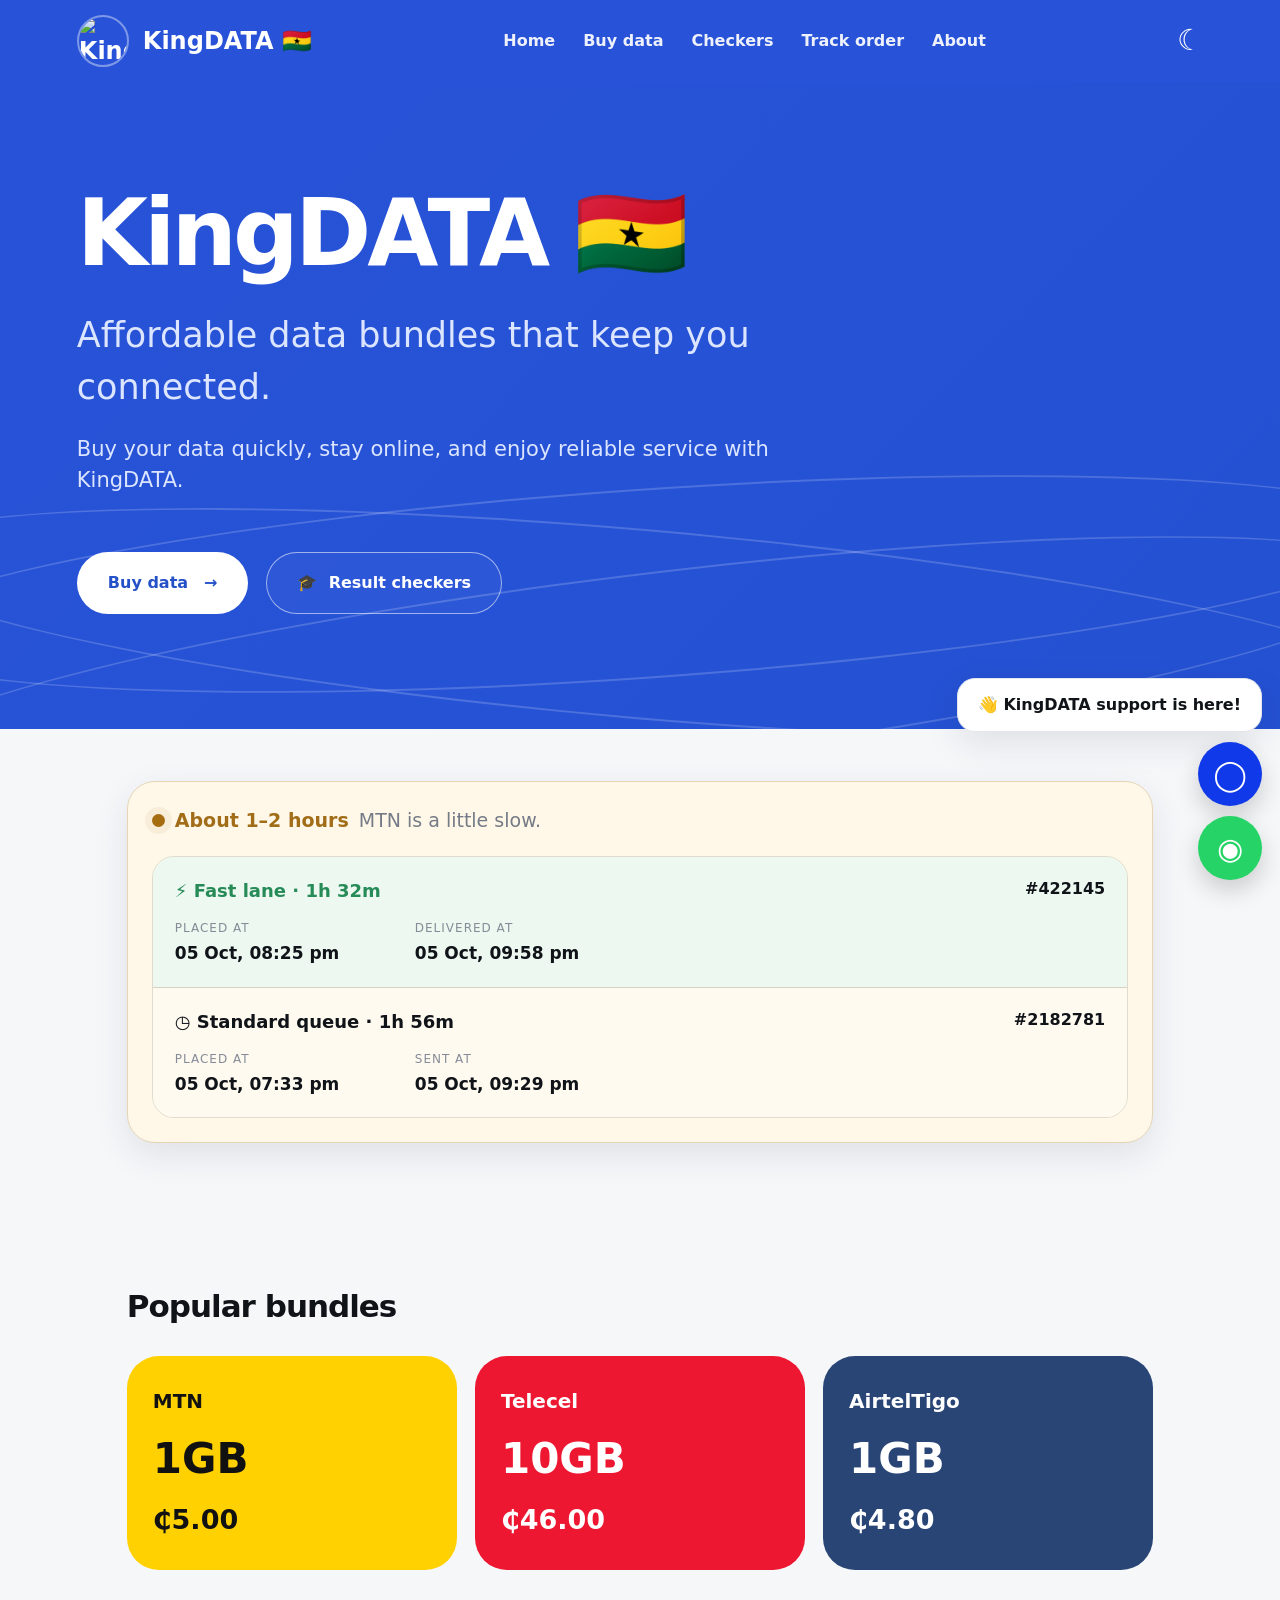
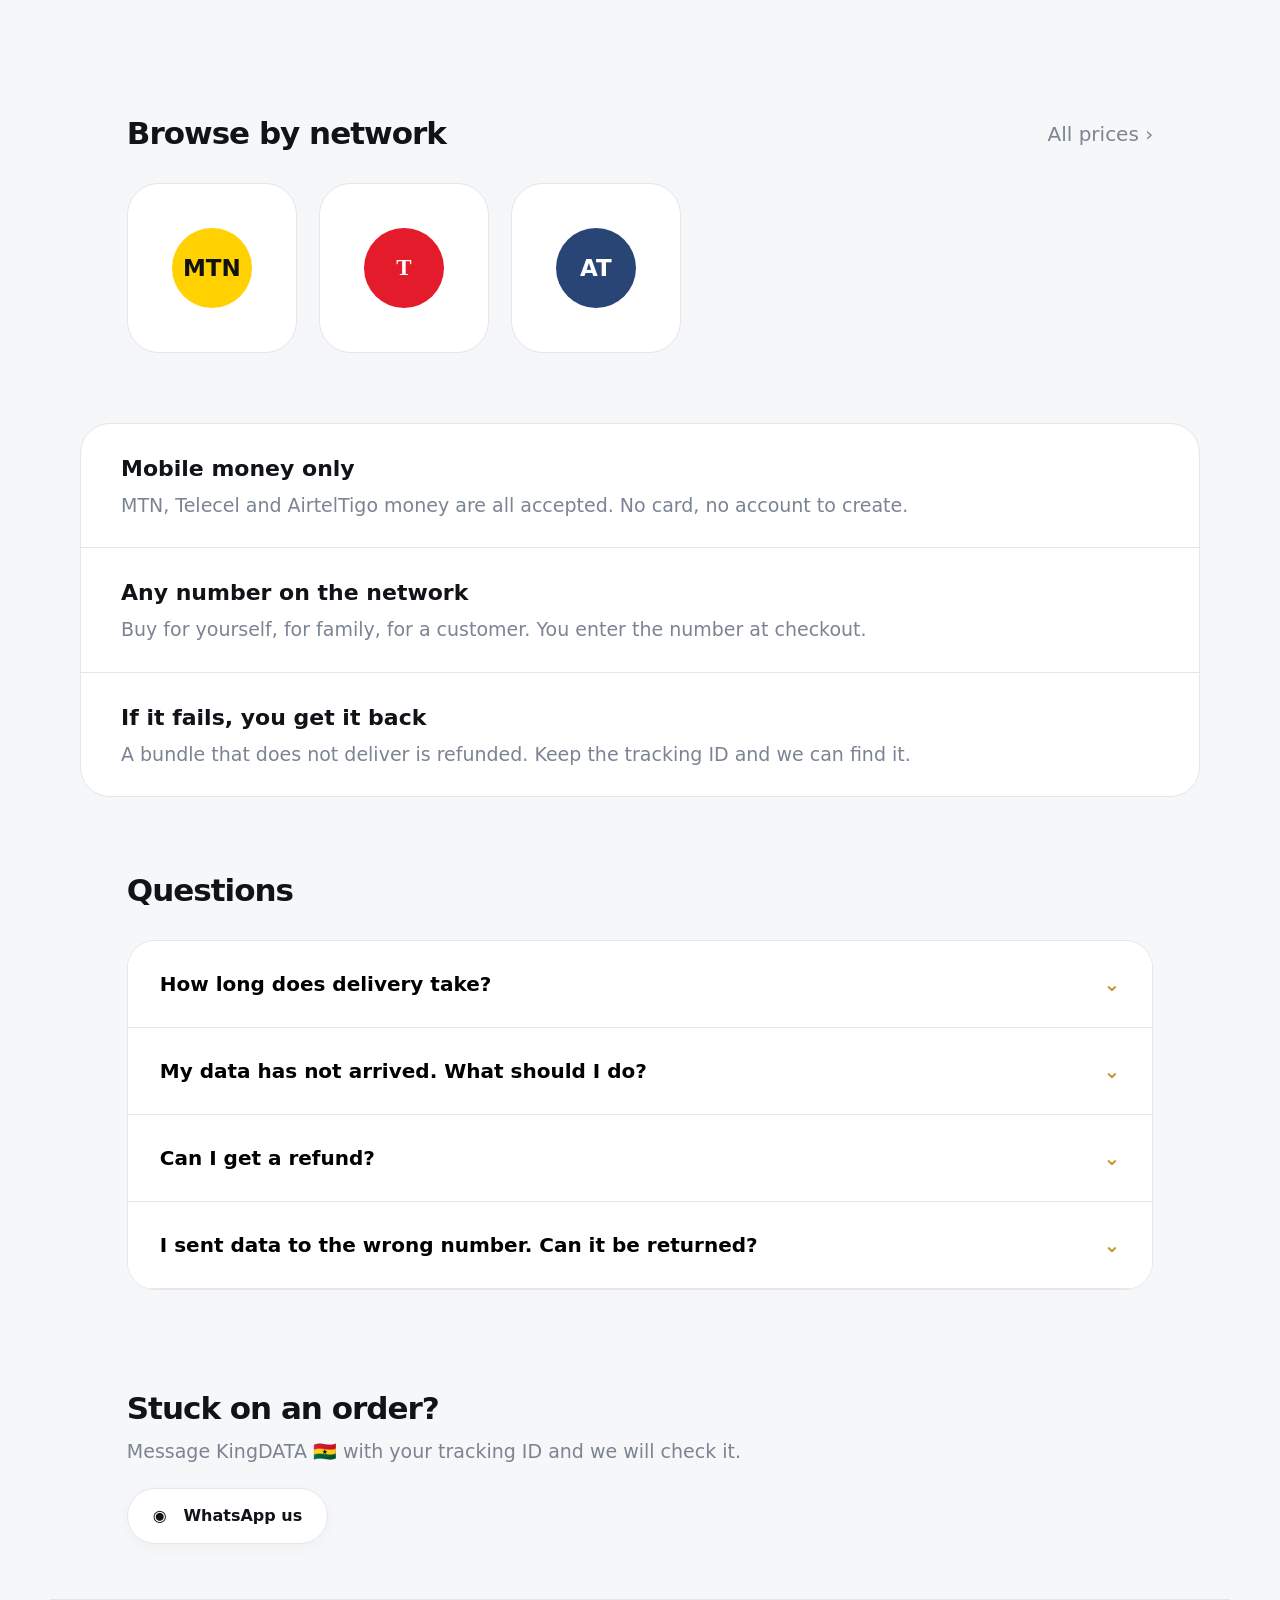
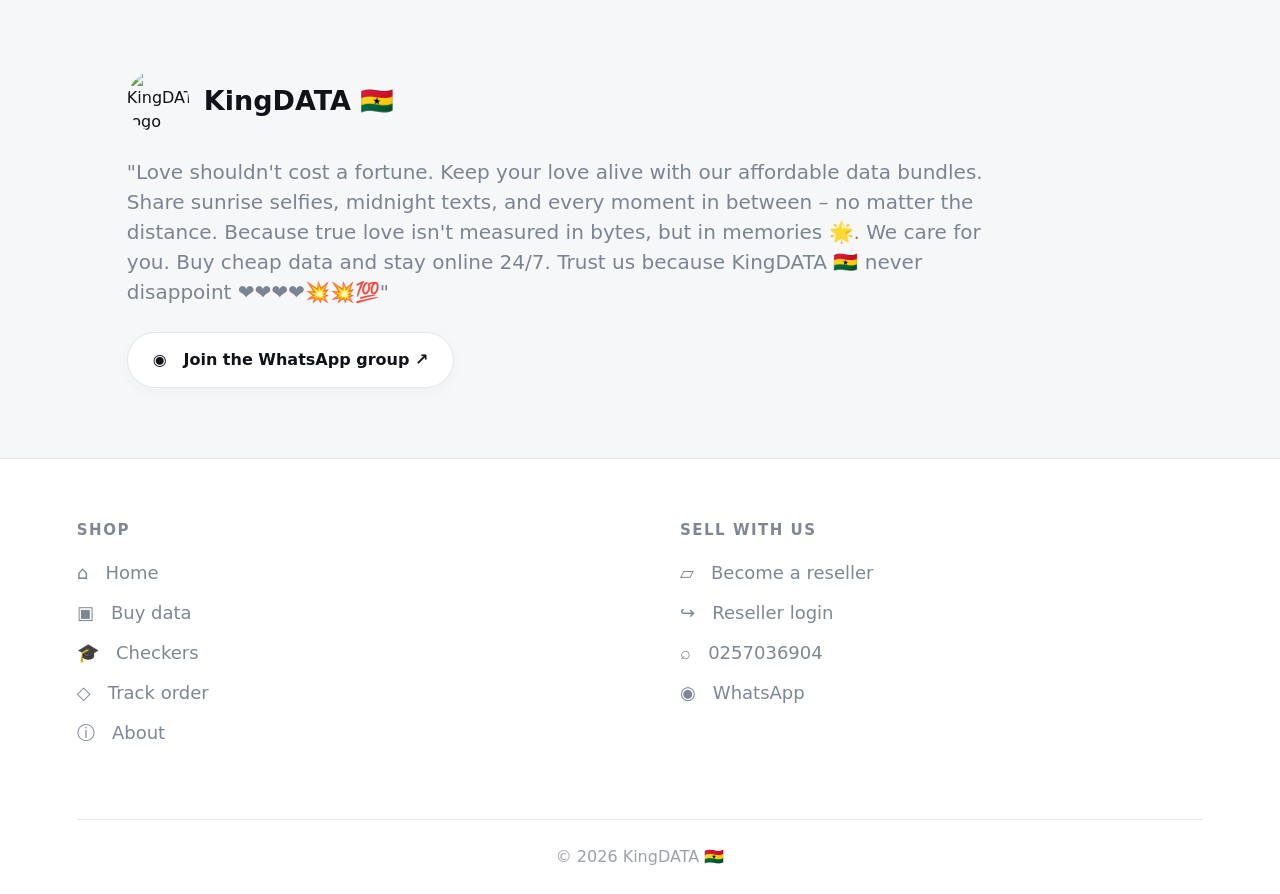
==== index.html @ b32949b6 "Add files via upload" ====
<!DOCTYPE html>
<html lang="en">
<head>
  <meta charset="UTF-8" />
  <meta name="viewport" content="width=device-width, initial-scale=1.0" />
  <meta name="theme-color" content="#2853d8" />
  <title>KingDATA 🇬🇭 — Affordable Data Bundles</title>
  <link rel="stylesheet" href="style.css" />
</head>
<body>
  <header class="site-header">
    <a class="brand" href="#home" aria-label="KingDATA home">
      <img src="assets/kingdata-logo.jpg" alt="KingDATA logo" />
      <span>KingDATA 🇬🇭</span>
    </a>

    <nav class="desktop-nav" aria-label="Main navigation">
      <a href="#home">Home</a>
      <a href="#bundles">Buy data</a>
      <a href="#checkers">Checkers</a>
      <a href="#track">Track order</a>
      <a href="#about">About</a>
    </nav>

    <div class="header-actions">
      <button class="icon-btn" id="themeToggle" aria-label="Toggle dark mode">☾</button>
      <button class="menu-btn" id="menuBtn" aria-label="Open menu" aria-expanded="false">
        <span></span><span></span><span></span>
      </button>
    </div>
  </header>

  <div class="mobile-menu" id="mobileMenu">
    <a href="#home">Home</a>
    <a href="#bundles">Buy data</a>
    <a href="#checkers">Checkers</a>
    <a href="#track">Track order</a>
    <a href="#about">About</a>
  </div>

  <main id="home">
    <section class="hero">
      <div class="hero-inner">
        <div class="hero-copy">
          <h1>KingDATA 🇬🇭</h1>
          <p class="hero-lead">Affordable data bundles that keep you connected.</p>
          <p class="hero-text">Buy your data quickly, stay online, and enjoy reliable service with KingDATA.</p>
          <div class="hero-actions">
            <a class="btn btn-light" href="#bundles">Buy data <span>→</span></a>
            <a class="btn btn-outline" href="#checkers">🎓 &nbsp;Result checkers</a>
          </div>
        </div>
      </div>
      <div class="wave wave-one"></div>
      <div class="wave wave-two"></div>
      <div class="wave wave-three"></div>
    </section>

    <section class="status-wrap section">
      <div class="delivery-card">
        <div class="delivery-title"><span class="status-dot"></span><strong>About 1–2 hours</strong><span>MTN is a little slow.</span></div>
        <div class="delivery-grid">
          <div class="delivery-item fast">
            <div class="delivery-top"><strong>⚡ Fast lane · 1h 32m</strong><b>#422145</b></div>
            <div class="time-grid">
              <div><small>PLACED AT</small><strong>05 Oct, 08:25 pm</strong></div>
              <div><small>DELIVERED AT</small><strong>05 Oct, 09:58 pm</strong></div>
            </div>
          </div>
          <div class="delivery-item standard">
            <div class="delivery-top"><strong>◷ Standard queue · 1h 56m</strong><b>#2182781</b></div>
            <div class="time-grid">
              <div><small>PLACED AT</small><strong>05 Oct, 07:33 pm</strong></div>
              <div><small>SENT AT</small><strong>05 Oct, 09:29 pm</strong></div>
            </div>
          </div>
        </div>
      </div>
    </section>

    <section class="section" id="bundles">
      <div class="section-heading">
        <h2>Popular bundles</h2>
      </div>
      <div class="bundle-grid">
        <button class="bundle-card mtn" data-network="MTN" data-size="1GB" data-price="5.00">
          <span>MTN</span><strong>1GB</strong><b>₵5.00</b>
        </button>
        <button class="bundle-card telecel" data-network="Telecel" data-size="10GB" data-price="46.00">
          <span>Telecel</span><strong>10GB</strong><b>₵46.00</b>
        </button>
        <button class="bundle-card airtel" data-network="AirtelTigo" data-size="1GB" data-price="4.80">
          <span>AirtelTigo</span><strong>1GB</strong><b>₵4.80</b>
        </button>
      </div>
    </section>

    <section class="section network-section">
      <div class="section-heading row">
        <h2>Browse by network</h2>
        <a href="#bundles">All prices ›</a>
      </div>
      <div class="networks">
        <button class="network-card" data-network-filter="MTN"><span class="network-logo mtn-logo">MTN</span></button>
        <button class="network-card" data-network-filter="Telecel"><span class="network-logo telecel-logo">T</span></button>
        <button class="network-card" data-network-filter="AirtelTigo"><span class="network-logo airtel-logo">AT</span></button>
      </div>
    </section>

    <section class="section features">
      <article>
        <h3>Mobile money only</h3>
        <p>MTN, Telecel and AirtelTigo money are all accepted. No card, no account to create.</p>
      </article>
      <article>
        <h3>Any number on the network</h3>
        <p>Buy for yourself, for family, for a customer. You enter the number at checkout.</p>
      </article>
      <article>
        <h3>If it fails, you get it back</h3>
        <p>A bundle that does not deliver is refunded. Keep the tracking ID and we can find it.</p>
      </article>
    </section>

    <section class="section" id="checkers">
      <div class="section-heading"><h2>Questions</h2></div>
      <div class="faq">
        <button class="faq-item"><span>How long does delivery take?</span><b>⌄</b></button>
        <div class="faq-answer">Most bundles arrive quickly. During busy periods, some networks can take about 1–2 hours.</div>
        <button class="faq-item"><span>My data has not arrived. What should I do?</span><b>⌄</b></button>
        <div class="faq-answer">Keep your tracking ID and contact KingDATA support on WhatsApp so we can check the order.</div>
        <button class="faq-item"><span>Can I get a refund?</span><b>⌄</b></button>
        <div class="faq-answer">If a bundle fails to deliver, it can be refunded according to the order status.</div>
        <button class="faq-item"><span>I sent data to the wrong number. Can it be returned?</span><b>⌄</b></button>
        <div class="faq-answer">Contact support immediately. Once a bundle has been delivered, reversal may not be possible.</div>
      </div>
    </section>

    <section class="support-section section" id="track">
      <h2>Stuck on an order?</h2>
      <p>Message KingDATA 🇬🇭 with your tracking ID and we will check it.</p>
      <a class="whatsapp-btn" href="https://wa.me/233257036904" target="_blank" rel="noopener">◉ &nbsp; WhatsApp us</a>
    </section>

    <section class="about section" id="about">
      <div class="about-brand">
        <img src="assets/kingdata-logo.jpg" alt="KingDATA logo" />
        <h2>KingDATA 🇬🇭</h2>
      </div>
      <p>"Love shouldn't cost a fortune. Keep your love alive with our affordable data bundles. Share sunrise selfies, midnight texts, and every moment in between – no matter the distance. Because true love isn't measured in bytes, but in memories 🌟. We care for you. Buy cheap data and stay online 24/7. Trust us because KingDATA 🇬🇭 never disappoint ❤️❤️❤️❤️💥💥💯"</p>
      <a class="whatsapp-btn" href="#" id="groupBtn">◉ &nbsp; Join the WhatsApp group ↗</a>
    </section>
  </main>

  <footer class="footer">
    <div class="footer-grid">
      <div>
        <h4>SHOP</h4>
        <a href="#home">⌂ &nbsp; Home</a>
        <a href="#bundles">▣ &nbsp; Buy data</a>
        <a href="#checkers">🎓 &nbsp; Checkers</a>
        <a href="#track">◇ &nbsp; Track order</a>
        <a href="#about">ⓘ &nbsp; About</a>
      </div>
      <div>
        <h4>SELL WITH US</h4>
        <a href="#">▱ &nbsp; Become a reseller</a>
        <a href="#">↪ &nbsp; Reseller login</a>
        <a href="tel:+233257036904">⌕ &nbsp; 0257036904</a>
        <a href="https://wa.me/233257036904" target="_blank" rel="noopener">◉ &nbsp; WhatsApp</a>
      </div>
    </div>
    <div class="copyright">© 2026 KingDATA 🇬🇭</div>
  </footer>

  <div class="support-widget">
    <div class="support-message">👋 KingDATA support is here!</div>
    <a class="support-circle chat" href="#track" aria-label="Chat support">◯</a>
    <a class="support-circle wa" href="https://wa.me/233257036904" target="_blank" rel="noopener" aria-label="WhatsApp">◉</a>
  </div>

  <div class="modal" id="orderModal" aria-hidden="true">
    <div class="modal-box">
      <button class="modal-close" id="modalClose">×</button>
      <h2>Buy data</h2>
      <p id="selectedBundle">Choose your bundle.</p>
      <label>Phone number<input id="phone" type="tel" placeholder="05XXXXXXXX" /></label>
      <label>Network
        <select id="network">
          <option>MTN</option><option>Telecel</option><option>AirtelTigo</option>
        </select>
      </label>
      <button class="btn btn-primary" id="checkoutBtn">Continue to checkout →</button>
      <small>Payment is completed with mobile money.</small>
    </div>
  </div>

  <script src="script.js"></script>
</body>
</html>
---- style.css ----
*{box-sizing:border-box;margin:0;padding:0}
:root{--blue:#2853d8;--blue-dark:#1f46be;--text:#101318;--muted:#7b8493;--bg:#f6f7f9;--card:#fff;--border:#e3e6eb;--shadow:0 12px 35px rgba(20,35,70,.10)}
html{scroll-behavior:smooth}
body{font-family:Inter,ui-sans-serif,system-ui,-apple-system,BlinkMacSystemFont,"Segoe UI",sans-serif;background:var(--bg);color:var(--text);line-height:1.5}
button,a,input,select{font:inherit}
a{text-decoration:none;color:inherit}
.site-header{height:82px;background:var(--blue);color:#fff;display:flex;align-items:center;justify-content:space-between;padding:0 6%;position:sticky;top:0;z-index:50}
.brand{display:flex;align-items:center;gap:14px;font-weight:800;font-size:24px}.brand img{width:52px;height:52px;border-radius:50%;object-fit:cover;border:2px solid rgba(255,255,255,.4)}
.desktop-nav{display:flex;gap:28px;font-weight:650}.desktop-nav a{opacity:.92}.desktop-nav a:hover{opacity:1}
.header-actions{display:flex;gap:12px;align-items:center}.icon-btn,.menu-btn{background:none;border:0;color:#fff;cursor:pointer}.icon-btn{font-size:29px}.menu-btn{display:none;width:35px}.menu-btn span{height:3px;background:#fff;display:block;margin:6px 0;border-radius:5px}
.mobile-menu{display:none;background:var(--blue);color:#fff;padding:8px 6% 18px;position:fixed;top:82px;left:0;right:0;z-index:49;box-shadow:var(--shadow)}.mobile-menu a{display:block;padding:13px 0;font-weight:700;border-bottom:1px solid rgba(255,255,255,.15)}
.hero{position:relative;overflow:hidden;background:linear-gradient(135deg,var(--blue),#2451d2);color:#fff;min-height:630px;padding:80px 6% 115px}.hero-inner{max-width:1180px;margin:auto;position:relative;z-index:2}.hero h1{font-size:clamp(54px,8vw,92px);letter-spacing:-4px;line-height:1.02;margin-top:25px}.hero-lead{font-size:clamp(24px,3vw,35px);color:#dce5ff;max-width:750px;margin-top:28px}.hero-text{font-size:21px;color:#dce5ff;max-width:800px;margin-top:20px}.hero-actions{display:flex;gap:18px;flex-wrap:wrap;margin-top:55px}.btn{border-radius:45px;padding:18px 30px;border:1px solid transparent;font-weight:800;display:inline-flex;align-items:center;gap:16px;cursor:pointer}.btn-light{background:#fff;color:#2450c8}.btn-outline{border-color:rgba(255,255,255,.55);color:#fff;background:rgba(255,255,255,.03)}.btn-primary{background:var(--blue);color:#fff;width:100%;justify-content:center}
.wave{position:absolute;border:2px solid rgba(255,255,255,.18);height:190px;width:120%;left:-10%;border-radius:50%;transform:rotate(-4deg)}.wave-one{bottom:50px}.wave-two{bottom:10px;transform:rotate(5deg)}.wave-three{bottom:-35px;transform:rotate(-7deg)}
.section{max-width:1180px;margin:0 auto;padding:70px 6%}.status-wrap{margin-top:-18px;position:relative;z-index:4}.delivery-card{background:#fff8e9;border:1px solid #e4d5b5;border-radius:28px;padding:24px;box-shadow:var(--shadow)}.delivery-title{display:flex;gap:10px;align-items:center;font-size:19px;color:#747b86;margin-bottom:22px}.delivery-title strong{color:#a16d18}.status-dot{width:13px;height:13px;border-radius:50%;background:#a56c10;box-shadow:0 0 0 7px rgba(165,108,16,.08)}
.delivery-grid{border:1px solid #e0dccd;border-radius:22px;overflow:hidden}.delivery-item{padding:20px 22px}.delivery-item.fast{background:#ecf8f0}.delivery-item.standard{border-top:1px solid #d7d3c6;background:#fffaf0}.delivery-top,.time-grid{display:flex;justify-content:space-between;gap:20px}.delivery-top strong{font-size:18px}.fast .delivery-top strong{color:#278b58}.time-grid{justify-content:flex-start;margin-top:15px}.time-grid>div{min-width:220px}.time-grid small{display:block;color:#858c97;letter-spacing:1px;font-size:12px;margin-bottom:4px}.time-grid strong{font-size:17px}
.section-heading{margin-bottom:26px}.section-heading.row{display:flex;justify-content:space-between;align-items:center}.section-heading h2,.support-section h2{font-size:31px;letter-spacing:-1px}.section-heading.row a{font-size:20px;color:var(--muted)}
.bundle-grid{display:grid;grid-template-columns:repeat(3,1fr);gap:18px}.bundle-card{border:0;border-radius:32px;text-align:left;padding:30px 26px;min-height:205px;color:#111;cursor:pointer;box-shadow:none}.bundle-card span{display:block;font-size:20px;font-weight:800;margin-bottom:22px}.bundle-card strong{display:block;font-size:42px;line-height:1}.bundle-card b{display:block;font-size:27px;margin-top:20px}.mtn{background:#ffd100}.telecel{background:#ed1731;color:#fff}.airtel{background:#284576;color:#fff}
.networks{display:flex;gap:22px}.network-card{width:170px;height:170px;background:#fff;border:1px solid var(--border);border-radius:32px;display:grid;place-items:center;cursor:pointer}.network-logo{width:80px;height:80px;border-radius:50%;display:grid;place-items:center;font-weight:900;font-size:23px}.mtn-logo{background:#ffd100;color:#111}.telecel-logo{background:#e31b2a;color:#fff;font-family:serif}.airtel-logo{background:#284576;color:#fff}
.features{background:#fff;border:1px solid var(--border);border-radius:30px;padding:0;overflow:hidden;max-width:1120px}.features article{padding:28px 40px;border-bottom:1px solid var(--border)}.features article:last-child{border-bottom:0}.features h3{font-size:22px}.features p{color:var(--muted);font-size:19px;margin-top:6px;max-width:900px}
.faq{border:1px solid var(--border);border-radius:28px;background:#fff;overflow:hidden}.faq-item{width:100%;background:#fff;border:0;border-bottom:1px solid var(--border);padding:28px 32px;text-align:left;font-size:20px;font-weight:750;display:flex;justify-content:space-between;cursor:pointer}.faq-item b{color:#c79a2e}.faq-answer{display:none;padding:0 32px 25px;color:var(--muted);font-size:17px}.faq-item.open + .faq-answer{display:block}
.support-section{padding-top:25px;padding-bottom:55px}.support-section p{color:var(--muted);font-size:19px;margin:6px 0 22px}.whatsapp-btn{display:inline-flex;align-items:center;gap:8px;background:#fff;border:1px solid var(--border);padding:15px 25px;border-radius:40px;font-weight:800;box-shadow:0 4px 15px rgba(0,0,0,.03)}
.about{border-top:1px solid var(--border)}.about-brand{display:flex;align-items:center;gap:15px}.about-brand img{width:62px;height:62px;border-radius:50%;object-fit:cover}.about-brand h2{font-size:27px}.about p{font-size:20px;color:var(--muted);max-width:900px;margin:25px 0}
.footer{background:#fff;border-top:1px solid var(--border);padding:60px 6% 25px}.footer-grid{max-width:1180px;margin:auto;display:grid;grid-template-columns:1fr 1fr;gap:80px}.footer h4{font-size:15px;color:#7f8794;letter-spacing:1.5px;margin-bottom:18px}.footer a{display:block;color:#7e8795;font-size:18px;margin:13px 0}.copyright{max-width:1180px;margin:60px auto 0;padding-top:25px;border-top:1px solid var(--border);text-align:center;color:#9aa1ac}
.support-widget{position:fixed;right:18px;bottom:20px;z-index:60;display:flex;flex-direction:column;align-items:flex-end;gap:10px}.support-message{background:#fff;border:1px solid var(--border);border-radius:18px;padding:14px 20px;box-shadow:var(--shadow);font-weight:650}.support-circle{width:64px;height:64px;border-radius:50%;display:grid;place-items:center;color:#fff;font-size:30px;box-shadow:0 10px 25px rgba(0,0,0,.18)}.chat{background:#103ae9}.wa{background:#25d366}
.modal{position:fixed;inset:0;background:rgba(10,15,25,.55);display:none;place-items:center;z-index:100;padding:20px}.modal.show{display:grid}.modal-box{background:#fff;border-radius:28px;padding:32px;max-width:440px;width:100%;position:relative;box-shadow:0 30px 80px rgba(0,0,0,.25)}.modal-box h2{font-size:30px}.modal-box p{color:var(--muted);margin:8px 0 22px}.modal-box label{display:block;font-weight:750;margin:16px 0}.modal-box input,.modal-box select{display:block;width:100%;padding:14px 16px;border:1px solid var(--border);border-radius:14px;margin-top:7px;outline:none}.modal-box small{display:block;color:var(--muted);text-align:center;margin-top:12px}.modal-close{position:absolute;right:18px;top:12px;background:none;border:0;font-size:32px;cursor:pointer;color:#777}
.dark{--text:#f2f4f8;--muted:#aeb6c4;--bg:#11151c;--card:#1b212b;--border:#303845}.dark .delivery-card{background:#242018;border-color:#5c5138}.dark .delivery-grid{border-color:#504b3e}.dark .delivery-item.standard{background:#29261f}.dark .features,.dark .faq,.dark .faq-item,.dark .whatsapp-btn,.dark .network-card,.dark .modal-box,.dark .footer,.dark .support-message{background:#1b212b}.dark .features article,.dark .faq-item{border-color:#303845}.dark .bundle-card{filter:saturate(.9)}
@media(max-width:800px){.desktop-nav{display:none}.menu-btn{display:block}.site-header{padding:0 20px}.brand{font-size:21px}.brand img{width:47px;height:47px}.mobile-menu.show{display:block}.hero{min-height:610px;padding:65px 28px 100px}.hero h1{font-size:56px;letter-spacing:-3px}.hero-lead{font-size:24px}.hero-text{font-size:18px}.hero-actions{margin-top:38px}.btn{width:100%;justify-content:center}.section{padding:52px 28px}.bundle-grid{grid-template-columns:1fr}.bundle-card{min-height:175px}.networks{gap:12px}.network-card{width:calc(33.33% - 8px);height:125px;border-radius:24px}.network-logo{width:65px;height:65px}.delivery-card{padding:16px}.delivery-title{font-size:16px;flex-wrap:wrap}.delivery-top{font-size:14px}.time-grid{display:grid;grid-template-columns:1fr 1fr}.time-grid>div{min-width:0}.time-grid strong{font-size:14px}.features article{padding:25px 24px}.features p{font-size:17px}.footer-grid{grid-template-columns:1fr;gap:30px}.support-message{font-size:14px}.support-circle{width:58px;height:58px}.about p{font-size:17px}}
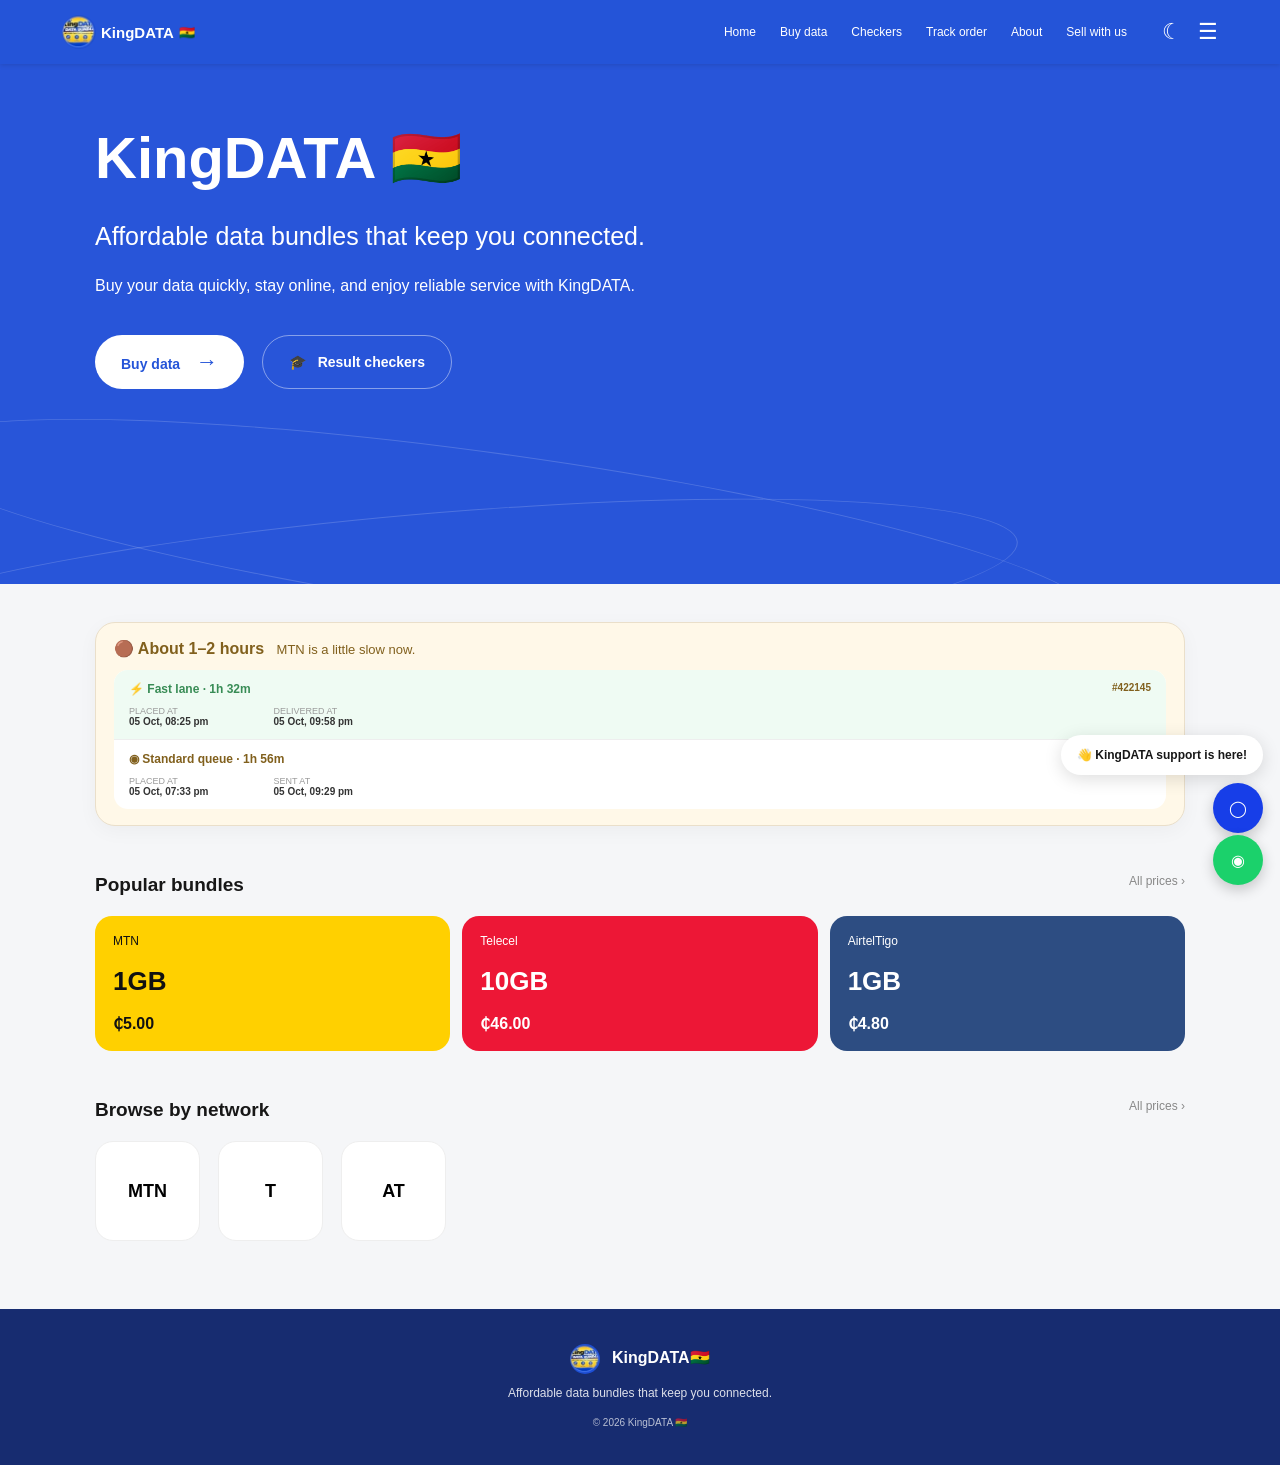
==== commit 833f827f: "Add files via upload" ====
--- a/index.html
+++ b/index.html
@@ -1,200 +1,191 @@
 <!DOCTYPE html>
 <html lang="en">
 <head>
-  <meta charset="UTF-8" />
-  <meta name="viewport" content="width=device-width, initial-scale=1.0" />
-  <meta name="theme-color" content="#2853d8" />
-  <title>KingDATA 🇬🇭 — Affordable Data Bundles</title>
-  <link rel="stylesheet" href="style.css" />
+  <meta charset="UTF-8">
+  <meta name="viewport" content="width=device-width, initial-scale=1.0">
+  <title>KingDATA Ghana 🇬🇭</title>
+  <link rel="stylesheet" href="style.css">
 </head>
 <body>
-  <header class="site-header">
-    <a class="brand" href="#home" aria-label="KingDATA home">
-      <img src="assets/kingdata-logo.jpg" alt="KingDATA logo" />
-      <span>KingDATA 🇬🇭</span>
+
+<header class="header">
+  <div class="header-inner">
+    <a class="brand" href="#home" data-page="home">
+      <img src="kingdata-logo.jpg" alt="KingDATA logo">
+      <strong>KingDATA</strong><span>🇬🇭</span>
     </a>
+    <nav class="desktop-nav">
+      <a data-page="home">Home</a>
+      <a data-page="buy">Buy data</a>
+      <a data-page="checkers">Checkers</a>
+      <a data-page="track">Track order</a>
+      <a data-page="about">About</a>
+      <a data-page="sell">Sell with us</a>
+    </nav>
+    <div class="head-actions">
+      <button id="themeBtn" aria-label="Toggle theme">☾</button>
+      <button id="menuBtn" aria-label="Open menu">☰</button>
+    </div>
+  </div>
+  <div id="mobileMenu" class="mobile-menu">
+    <a data-page="home">⌂ &nbsp; Home</a>
+    <a data-page="buy">◉ &nbsp; Buy data</a>
+    <a data-page="checkers">◎ &nbsp; Checkers</a>
+    <a data-page="track">⌁ &nbsp; Track order</a>
+    <a data-page="about">ⓘ &nbsp; About</a>
+    <a data-page="sell">♙ &nbsp; Sell with us</a>
+    <div class="menu-divider"></div>
+    <button id="menuCheck">⌕ &nbsp; Check a number</button>
+    <a href="https://wa.me/" target="_blank">◉ &nbsp; WhatsApp</a>
+  </div>
+</header>
 
-    <nav class="desktop-nav" aria-label="Main navigation">
-      <a href="#home">Home</a>
-      <a href="#bundles">Buy data</a>
-      <a href="#checkers">Checkers</a>
-      <a href="#track">Track order</a>
-      <a href="#about">About</a>
-    </nav>
-
-    <div class="header-actions">
-      <button class="icon-btn" id="themeToggle" aria-label="Toggle dark mode">☾</button>
-      <button class="menu-btn" id="menuBtn" aria-label="Open menu" aria-expanded="false">
-        <span></span><span></span><span></span>
-      </button>
-    </div>
-  </header>
-
-  <div class="mobile-menu" id="mobileMenu">
-    <a href="#home">Home</a>
-    <a href="#bundles">Buy data</a>
-    <a href="#checkers">Checkers</a>
-    <a href="#track">Track order</a>
-    <a href="#about">About</a>
-  </div>
-
-  <main id="home">
+<main>
+  <section id="page-home" class="page active">
     <section class="hero">
       <div class="hero-inner">
-        <div class="hero-copy">
-          <h1>KingDATA 🇬🇭</h1>
-          <p class="hero-lead">Affordable data bundles that keep you connected.</p>
-          <p class="hero-text">Buy your data quickly, stay online, and enjoy reliable service with KingDATA.</p>
-          <div class="hero-actions">
-            <a class="btn btn-light" href="#bundles">Buy data <span>→</span></a>
-            <a class="btn btn-outline" href="#checkers">🎓 &nbsp;Result checkers</a>
+        <h1>KingDATA 🇬🇭</h1>
+        <p>Affordable data bundles that keep you connected.</p>
+        <p class="hero-small">Buy your data quickly, stay online, and enjoy reliable service with KingDATA.</p>
+        <div class="hero-buttons">
+          <button class="primary" data-page="buy">Buy data <span>→</span></button>
+          <button class="outline" data-page="checkers">🎓 &nbsp; Result checkers</button>
+        </div>
+      </div>
+      <div class="wave wave1"></div><div class="wave wave2"></div>
+    </section>
+
+    <section class="home-content">
+      <div class="notice">
+        <b>🟤 About 1–2 hours</b>
+        <span>MTN is a little slow now.</span>
+        <div class="order-lanes">
+          <div class="lane fast">
+            <div><b>⚡ Fast lane · 1h 32m</b><small>#422145</small></div>
+            <div class="lane-details"><span>PLACED AT<br><strong>05 Oct, 08:25 pm</strong></span><span>DELIVERED AT<br><strong>05 Oct, 09:58 pm</strong></span></div>
+          </div>
+          <div class="lane">
+            <div><b>◉ Standard queue · 1h 56m</b><small>#2182781</small></div>
+            <div class="lane-details"><span>PLACED AT<br><strong>05 Oct, 07:33 pm</strong></span><span>SENT AT<br><strong>05 Oct, 09:29 pm</strong></span></div>
           </div>
         </div>
       </div>
-      <div class="wave wave-one"></div>
-      <div class="wave wave-two"></div>
-      <div class="wave wave-three"></div>
+
+      <h2>Popular bundles <button class="link-btn" data-page="buy">All prices ›</button></h2>
+      <div class="popular">
+        <button class="mini-card mtn" data-page="buy"><span>MTN</span><b>1GB</b><strong>₵5.00</strong></button>
+        <button class="mini-card telecel" data-page="buy"><span>Telecel</span><b>10GB</b><strong>₵46.00</strong></button>
+        <button class="mini-card airtel" data-page="buy"><span>AirtelTigo</span><b>1GB</b><strong>₵4.80</strong></button>
+      </div>
+
+      <h2>Browse by network <button class="link-btn" data-page="buy">All prices ›</button></h2>
+      <div class="networks">
+        <button data-network="mtn">MTN</button>
+        <button data-network="telecel">T</button>
+        <button data-network="airteltigo">AT</button>
+      </div>
+
+      <InfoBlocks />
     </section>
+  </section>
 
-    <section class="status-wrap section">
-      <div class="delivery-card">
-        <div class="delivery-title"><span class="status-dot"></span><strong>About 1–2 hours</strong><span>MTN is a little slow.</span></div>
-        <div class="delivery-grid">
-          <div class="delivery-item fast">
-            <div class="delivery-top"><strong>⚡ Fast lane · 1h 32m</strong><b>#422145</b></div>
-            <div class="time-grid">
-              <div><small>PLACED AT</small><strong>05 Oct, 08:25 pm</strong></div>
-              <div><small>DELIVERED AT</small><strong>05 Oct, 09:58 pm</strong></div>
-            </div>
-          </div>
-          <div class="delivery-item standard">
-            <div class="delivery-top"><strong>◷ Standard queue · 1h 56m</strong><b>#2182781</b></div>
-            <div class="time-grid">
-              <div><small>PLACED AT</small><strong>05 Oct, 07:33 pm</strong></div>
-              <div><small>SENT AT</small><strong>05 Oct, 09:29 pm</strong></div>
-            </div>
-          </div>
+  <section id="page-buy" class="page">
+    <div class="subpage">
+      <h1>Data bundles</h1>
+      <p class="subtitle">Pick a data bundle you need today.</p>
+      <div class="notice compact">
+        <b>🟤 About 2–4 hours</b><span>MTN is a little slow now.</span>
+        <div class="order-lanes">
+          <div class="lane fast"><div><b>⚡ Fast lane · 1h 32m</b><small>#422145</small></div><div class="lane-details"><span>PLACED AT<br><strong>05 Oct, 08:25 pm</strong></span><span>DELIVERED AT<br><strong>05 Oct, 09:58 pm</strong></span></div></div>
+          <div class="lane"><div><b>◉ Standard queue · 4h 10m</b><small>#2182781</small></div><div class="lane-details"><span>PLACED AT<br><strong>05 Oct, 08:25 pm</strong></span><span>SENT AT<br><strong>06 Oct, 12:34 am</strong></span></div></div>
         </div>
       </div>
-    </section>
+      <div class="tabs">
+        <button class="tab active" data-filter="mtn">MTN</button>
+        <button class="tab" data-filter="airteltigo">AirtelTigo</button>
+        <button class="tab" data-filter="telecel">Telecel</button>
+      </div>
+      <div id="bundleList"></div>
+    </div>
+  </section>
 
-    <section class="section" id="bundles">
-      <div class="section-heading">
-        <h2>Popular bundles</h2>
+  <section id="page-checkers" class="page">
+    <div class="subpage">
+      <h1>Checkers</h1>
+      <p class="subtitle">Check a number before you buy or check your result.</p>
+      <div class="checker-card">
+        <h2>Check this number</h2>
+        <label>Mobile number</label>
+        <div class="check-row"><input id="checkNumber" placeholder="025703064" inputmode="numeric"><button id="checkBtn">Check ✓</button></div>
+        <div id="checkResult" class="result"></div>
       </div>
-      <div class="bundle-grid">
-        <button class="bundle-card mtn" data-network="MTN" data-size="1GB" data-price="5.00">
-          <span>MTN</span><strong>1GB</strong><b>₵5.00</b>
-        </button>
-        <button class="bundle-card telecel" data-network="Telecel" data-size="10GB" data-price="46.00">
-          <span>Telecel</span><strong>10GB</strong><b>₵46.00</b>
-        </button>
-        <button class="bundle-card airtel" data-network="AirtelTigo" data-size="1GB" data-price="4.80">
-          <span>AirtelTigo</span><strong>1GB</strong><b>₵4.80</b>
-        </button>
-      </div>
-    </section>
-
-    <section class="section network-section">
-      <div class="section-heading row">
-        <h2>Browse by network</h2>
-        <a href="#bundles">All prices ›</a>
-      </div>
-      <div class="networks">
-        <button class="network-card" data-network-filter="MTN"><span class="network-logo mtn-logo">MTN</span></button>
-        <button class="network-card" data-network-filter="Telecel"><span class="network-logo telecel-logo">T</span></button>
-        <button class="network-card" data-network-filter="AirtelTigo"><span class="network-logo airtel-logo">AT</span></button>
-      </div>
-    </section>
-
-    <section class="section features">
-      <article>
-        <h3>Mobile money only</h3>
-        <p>MTN, Telecel and AirtelTigo money are all accepted. No card, no account to create.</p>
-      </article>
-      <article>
-        <h3>Any number on the network</h3>
-        <p>Buy for yourself, for family, for a customer. You enter the number at checkout.</p>
-      </article>
-      <article>
-        <h3>If it fails, you get it back</h3>
-        <p>A bundle that does not deliver is refunded. Keep the tracking ID and we can find it.</p>
-      </article>
-    </section>
-
-    <section class="section" id="checkers">
-      <div class="section-heading"><h2>Questions</h2></div>
       <div class="faq">
-        <button class="faq-item"><span>How long does delivery take?</span><b>⌄</b></button>
-        <div class="faq-answer">Most bundles arrive quickly. During busy periods, some networks can take about 1–2 hours.</div>
-        <button class="faq-item"><span>My data has not arrived. What should I do?</span><b>⌄</b></button>
-        <div class="faq-answer">Keep your tracking ID and contact KingDATA support on WhatsApp so we can check the order.</div>
-        <button class="faq-item"><span>Can I get a refund?</span><b>⌄</b></button>
-        <div class="faq-answer">If a bundle fails to deliver, it can be refunded according to the order status.</div>
-        <button class="faq-item"><span>I sent data to the wrong number. Can it be returned?</span><b>⌄</b></button>
-        <div class="faq-answer">Contact support immediately. Once a bundle has been delivered, reversal may not be possible.</div>
-      </div>
-    </section>
-
-    <section class="support-section section" id="track">
-      <h2>Stuck on an order?</h2>
-      <p>Message KingDATA 🇬🇭 with your tracking ID and we will check it.</p>
-      <a class="whatsapp-btn" href="https://wa.me/233257036904" target="_blank" rel="noopener">◉ &nbsp; WhatsApp us</a>
-    </section>
-
-    <section class="about section" id="about">
-      <div class="about-brand">
-        <img src="assets/kingdata-logo.jpg" alt="KingDATA logo" />
-        <h2>KingDATA 🇬🇭</h2>
-      </div>
-      <p>"Love shouldn't cost a fortune. Keep your love alive with our affordable data bundles. Share sunrise selfies, midnight texts, and every moment in between – no matter the distance. Because true love isn't measured in bytes, but in memories 🌟. We care for you. Buy cheap data and stay online 24/7. Trust us because KingDATA 🇬🇭 never disappoint ❤️❤️❤️❤️💥💥💯"</p>
-      <a class="whatsapp-btn" href="#" id="groupBtn">◉ &nbsp; Join the WhatsApp group ↗</a>
-    </section>
-  </main>
-
-  <footer class="footer">
-    <div class="footer-grid">
-      <div>
-        <h4>SHOP</h4>
-        <a href="#home">⌂ &nbsp; Home</a>
-        <a href="#bundles">▣ &nbsp; Buy data</a>
-        <a href="#checkers">🎓 &nbsp; Checkers</a>
-        <a href="#track">◇ &nbsp; Track order</a>
-        <a href="#about">ⓘ &nbsp; About</a>
-      </div>
-      <div>
-        <h4>SELL WITH US</h4>
-        <a href="#">▱ &nbsp; Become a reseller</a>
-        <a href="#">↪ &nbsp; Reseller login</a>
-        <a href="tel:+233257036904">⌕ &nbsp; 0257036904</a>
-        <a href="https://wa.me/233257036904" target="_blank" rel="noopener">◉ &nbsp; WhatsApp</a>
+        <h2>Questions</h2>
+        <details open><summary>How long does delivery take?</summary><p>Delivery is usually quick, but it can take longer when the network is busy. Please wait a little after paying before you contact us.</p></details>
+        <details><summary>My data has not arrived. What should I do?</summary><p>Keep your receipt and order number, then contact KingDATA support.</p></details>
+        <details><summary>Can I get a refund?</summary><p>Contact support with your order details so the order can be checked.</p></details>
+        <details><summary>I sent data to the wrong number. Can it be returned?</summary><p>Wrong-number purchases may not be reversible. Contact support immediately.</p></details>
       </div>
     </div>
-    <div class="copyright">© 2026 KingDATA 🇬🇭</div>
-  </footer>
+  </section>
 
-  <div class="support-widget">
-    <div class="support-message">👋 KingDATA support is here!</div>
-    <a class="support-circle chat" href="#track" aria-label="Chat support">◯</a>
-    <a class="support-circle wa" href="https://wa.me/233257036904" target="_blank" rel="noopener" aria-label="WhatsApp">◉</a>
-  </div>
+  <section id="page-track" class="page">
+    <div class="subpage">
+      <h1>Track your order</h1>
+      <p class="subtitle">Search by the number you bought for, or the reference from your receipt.</p>
+      <div class="track-card">
+        <label>SEARCH BY</label>
+        <div class="track-type"><button class="selected">Phone</button><input placeholder="024 123 4567" inputmode="tel"></div>
+        <label>Order identifier</label>
+        <select><option>Order identifier (Pick a date)</option><option>Order number</option><option>Reference</option></select>
+        <button class="track-btn" id="trackBtn">⌁ &nbsp; Track order</button>
+        <p id="trackMsg"></p>
+      </div>
+    </div>
+  </section>
 
-  <div class="modal" id="orderModal" aria-hidden="true">
-    <div class="modal-box">
-      <button class="modal-close" id="modalClose">×</button>
-      <h2>Buy data</h2>
-      <p id="selectedBundle">Choose your bundle.</p>
-      <label>Phone number<input id="phone" type="tel" placeholder="05XXXXXXXX" /></label>
-      <label>Network
-        <select id="network">
-          <option>MTN</option><option>Telecel</option><option>AirtelTigo</option>
-        </select>
-      </label>
-      <button class="btn btn-primary" id="checkoutBtn">Continue to checkout →</button>
-      <small>Payment is completed with mobile money.</small>
+  <section id="page-about" class="page">
+    <div class="subpage">
+      <h1>About KingDATA 🇬🇭</h1>
+      <p class="subtitle">Affordable data bundles that keep you connected.</p>
+      <div class="about-card">
+        <p>"Love shouldn't cost a fortune. Keep your love alive with our affordable data bundles. Share sunrise selfies, midnight texts, and every moment in between – no matter the distance. Because true love isn't measured in bytes, but in memories ⭐".</p>
+        <p>We care for you. Buy cheap data and stay online 24/7. Trust us because KingDATA 🇬🇭 never disappoint ❤️❤️❤️❤️ 💥💥💯</p>
+        <a class="whatsapp-link" href="https://wa.me/" target="_blank">◉ &nbsp; Join the WhatsApp group</a>
+      </div>
+      <InfoBlocks />
     </div>
-  </div>
+  </section>
 
-  <script src="script.js"></script>
+  <section id="page-sell" class="page">
+    <div class="subpage">
+      <button class="back" data-page="home">← Back to Shop</button>
+      <div class="reseller-head"><span>● Stock</span><h1>Create Your Reseller Account</h1><p>Fill in your details to get started!</p><small>Activation fee: GHS (once-off platform fee)</small></div>
+      <form id="sellerForm" class="seller-form">
+        <label>Store Name *</label><input required placeholder="e.g. John's Data Hub">
+        <label>Your Full Name *</label><input required placeholder="Your full name">
+        <label>Email Address *</label><input required type="email" placeholder="youremail.com">
+        <label>Phone Number *</label><input required placeholder="0241234567">
+        <label>WhatsApp Number (optional)</label><input placeholder="Same as phone is fine">
+        <label>Password *</label><input required type="password" minlength="6" placeholder="At least 6 characters">
+        <label>Confirm Password *</label><input required type="password" minlength="6" placeholder="Confirm password">
+        <button class="primary wide" type="submit">Create reseller account</button>
+        <p id="sellerMsg"></p>
+      </form>
+    </div>
+  </section>
+</main>
+
+<div class="support-label">👋 KingDATA support is here!</div>
+<a class="floating blue" href="#" aria-label="Support">◯</a>
+<a class="floating green" href="https://wa.me/" target="_blank" aria-label="WhatsApp">◉</a>
+
+<footer>
+  <div><img src="kingdata-logo.jpg" alt=""> <b>KingDATA🇬🇭</b></div>
+  <p>Affordable data bundles that keep you connected.</p>
+  <small>© 2026 KingDATA 🇬🇭</small>
+</footer>
+
+<script src="script.js"></script>
 </body>
-</html>
+</html>
--- a/style.css
+++ b/style.css
@@ -1,27 +1,5 @@
-*{box-sizing:border-box;margin:0;padding:0}
-:root{--blue:#2853d8;--blue-dark:#1f46be;--text:#101318;--muted:#7b8493;--bg:#f6f7f9;--card:#fff;--border:#e3e6eb;--shadow:0 12px 35px rgba(20,35,70,.10)}
-html{scroll-behavior:smooth}
-body{font-family:Inter,ui-sans-serif,system-ui,-apple-system,BlinkMacSystemFont,"Segoe UI",sans-serif;background:var(--bg);color:var(--text);line-height:1.5}
-button,a,input,select{font:inherit}
-a{text-decoration:none;color:inherit}
-.site-header{height:82px;background:var(--blue);color:#fff;display:flex;align-items:center;justify-content:space-between;padding:0 6%;position:sticky;top:0;z-index:50}
-.brand{display:flex;align-items:center;gap:14px;font-weight:800;font-size:24px}.brand img{width:52px;height:52px;border-radius:50%;object-fit:cover;border:2px solid rgba(255,255,255,.4)}
-.desktop-nav{display:flex;gap:28px;font-weight:650}.desktop-nav a{opacity:.92}.desktop-nav a:hover{opacity:1}
-.header-actions{display:flex;gap:12px;align-items:center}.icon-btn,.menu-btn{background:none;border:0;color:#fff;cursor:pointer}.icon-btn{font-size:29px}.menu-btn{display:none;width:35px}.menu-btn span{height:3px;background:#fff;display:block;margin:6px 0;border-radius:5px}
-.mobile-menu{display:none;background:var(--blue);color:#fff;padding:8px 6% 18px;position:fixed;top:82px;left:0;right:0;z-index:49;box-shadow:var(--shadow)}.mobile-menu a{display:block;padding:13px 0;font-weight:700;border-bottom:1px solid rgba(255,255,255,.15)}
-.hero{position:relative;overflow:hidden;background:linear-gradient(135deg,var(--blue),#2451d2);color:#fff;min-height:630px;padding:80px 6% 115px}.hero-inner{max-width:1180px;margin:auto;position:relative;z-index:2}.hero h1{font-size:clamp(54px,8vw,92px);letter-spacing:-4px;line-height:1.02;margin-top:25px}.hero-lead{font-size:clamp(24px,3vw,35px);color:#dce5ff;max-width:750px;margin-top:28px}.hero-text{font-size:21px;color:#dce5ff;max-width:800px;margin-top:20px}.hero-actions{display:flex;gap:18px;flex-wrap:wrap;margin-top:55px}.btn{border-radius:45px;padding:18px 30px;border:1px solid transparent;font-weight:800;display:inline-flex;align-items:center;gap:16px;cursor:pointer}.btn-light{background:#fff;color:#2450c8}.btn-outline{border-color:rgba(255,255,255,.55);color:#fff;background:rgba(255,255,255,.03)}.btn-primary{background:var(--blue);color:#fff;width:100%;justify-content:center}
-.wave{position:absolute;border:2px solid rgba(255,255,255,.18);height:190px;width:120%;left:-10%;border-radius:50%;transform:rotate(-4deg)}.wave-one{bottom:50px}.wave-two{bottom:10px;transform:rotate(5deg)}.wave-three{bottom:-35px;transform:rotate(-7deg)}
-.section{max-width:1180px;margin:0 auto;padding:70px 6%}.status-wrap{margin-top:-18px;position:relative;z-index:4}.delivery-card{background:#fff8e9;border:1px solid #e4d5b5;border-radius:28px;padding:24px;box-shadow:var(--shadow)}.delivery-title{display:flex;gap:10px;align-items:center;font-size:19px;color:#747b86;margin-bottom:22px}.delivery-title strong{color:#a16d18}.status-dot{width:13px;height:13px;border-radius:50%;background:#a56c10;box-shadow:0 0 0 7px rgba(165,108,16,.08)}
-.delivery-grid{border:1px solid #e0dccd;border-radius:22px;overflow:hidden}.delivery-item{padding:20px 22px}.delivery-item.fast{background:#ecf8f0}.delivery-item.standard{border-top:1px solid #d7d3c6;background:#fffaf0}.delivery-top,.time-grid{display:flex;justify-content:space-between;gap:20px}.delivery-top strong{font-size:18px}.fast .delivery-top strong{color:#278b58}.time-grid{justify-content:flex-start;margin-top:15px}.time-grid>div{min-width:220px}.time-grid small{display:block;color:#858c97;letter-spacing:1px;font-size:12px;margin-bottom:4px}.time-grid strong{font-size:17px}
-.section-heading{margin-bottom:26px}.section-heading.row{display:flex;justify-content:space-between;align-items:center}.section-heading h2,.support-section h2{font-size:31px;letter-spacing:-1px}.section-heading.row a{font-size:20px;color:var(--muted)}
-.bundle-grid{display:grid;grid-template-columns:repeat(3,1fr);gap:18px}.bundle-card{border:0;border-radius:32px;text-align:left;padding:30px 26px;min-height:205px;color:#111;cursor:pointer;box-shadow:none}.bundle-card span{display:block;font-size:20px;font-weight:800;margin-bottom:22px}.bundle-card strong{display:block;font-size:42px;line-height:1}.bundle-card b{display:block;font-size:27px;margin-top:20px}.mtn{background:#ffd100}.telecel{background:#ed1731;color:#fff}.airtel{background:#284576;color:#fff}
-.networks{display:flex;gap:22px}.network-card{width:170px;height:170px;background:#fff;border:1px solid var(--border);border-radius:32px;display:grid;place-items:center;cursor:pointer}.network-logo{width:80px;height:80px;border-radius:50%;display:grid;place-items:center;font-weight:900;font-size:23px}.mtn-logo{background:#ffd100;color:#111}.telecel-logo{background:#e31b2a;color:#fff;font-family:serif}.airtel-logo{background:#284576;color:#fff}
-.features{background:#fff;border:1px solid var(--border);border-radius:30px;padding:0;overflow:hidden;max-width:1120px}.features article{padding:28px 40px;border-bottom:1px solid var(--border)}.features article:last-child{border-bottom:0}.features h3{font-size:22px}.features p{color:var(--muted);font-size:19px;margin-top:6px;max-width:900px}
-.faq{border:1px solid var(--border);border-radius:28px;background:#fff;overflow:hidden}.faq-item{width:100%;background:#fff;border:0;border-bottom:1px solid var(--border);padding:28px 32px;text-align:left;font-size:20px;font-weight:750;display:flex;justify-content:space-between;cursor:pointer}.faq-item b{color:#c79a2e}.faq-answer{display:none;padding:0 32px 25px;color:var(--muted);font-size:17px}.faq-item.open + .faq-answer{display:block}
-.support-section{padding-top:25px;padding-bottom:55px}.support-section p{color:var(--muted);font-size:19px;margin:6px 0 22px}.whatsapp-btn{display:inline-flex;align-items:center;gap:8px;background:#fff;border:1px solid var(--border);padding:15px 25px;border-radius:40px;font-weight:800;box-shadow:0 4px 15px rgba(0,0,0,.03)}
-.about{border-top:1px solid var(--border)}.about-brand{display:flex;align-items:center;gap:15px}.about-brand img{width:62px;height:62px;border-radius:50%;object-fit:cover}.about-brand h2{font-size:27px}.about p{font-size:20px;color:var(--muted);max-width:900px;margin:25px 0}
-.footer{background:#fff;border-top:1px solid var(--border);padding:60px 6% 25px}.footer-grid{max-width:1180px;margin:auto;display:grid;grid-template-columns:1fr 1fr;gap:80px}.footer h4{font-size:15px;color:#7f8794;letter-spacing:1.5px;margin-bottom:18px}.footer a{display:block;color:#7e8795;font-size:18px;margin:13px 0}.copyright{max-width:1180px;margin:60px auto 0;padding-top:25px;border-top:1px solid var(--border);text-align:center;color:#9aa1ac}
-.support-widget{position:fixed;right:18px;bottom:20px;z-index:60;display:flex;flex-direction:column;align-items:flex-end;gap:10px}.support-message{background:#fff;border:1px solid var(--border);border-radius:18px;padding:14px 20px;box-shadow:var(--shadow);font-weight:650}.support-circle{width:64px;height:64px;border-radius:50%;display:grid;place-items:center;color:#fff;font-size:30px;box-shadow:0 10px 25px rgba(0,0,0,.18)}.chat{background:#103ae9}.wa{background:#25d366}
-.modal{position:fixed;inset:0;background:rgba(10,15,25,.55);display:none;place-items:center;z-index:100;padding:20px}.modal.show{display:grid}.modal-box{background:#fff;border-radius:28px;padding:32px;max-width:440px;width:100%;position:relative;box-shadow:0 30px 80px rgba(0,0,0,.25)}.modal-box h2{font-size:30px}.modal-box p{color:var(--muted);margin:8px 0 22px}.modal-box label{display:block;font-weight:750;margin:16px 0}.modal-box input,.modal-box select{display:block;width:100%;padding:14px 16px;border:1px solid var(--border);border-radius:14px;margin-top:7px;outline:none}.modal-box small{display:block;color:var(--muted);text-align:center;margin-top:12px}.modal-close{position:absolute;right:18px;top:12px;background:none;border:0;font-size:32px;cursor:pointer;color:#777}
-.dark{--text:#f2f4f8;--muted:#aeb6c4;--bg:#11151c;--card:#1b212b;--border:#303845}.dark .delivery-card{background:#242018;border-color:#5c5138}.dark .delivery-grid{border-color:#504b3e}.dark .delivery-item.standard{background:#29261f}.dark .features,.dark .faq,.dark .faq-item,.dark .whatsapp-btn,.dark .network-card,.dark .modal-box,.dark .footer,.dark .support-message{background:#1b212b}.dark .features article,.dark .faq-item{border-color:#303845}.dark .bundle-card{filter:saturate(.9)}
-@media(max-width:800px){.desktop-nav{display:none}.menu-btn{display:block}.site-header{padding:0 20px}.brand{font-size:21px}.brand img{width:47px;height:47px}.mobile-menu.show{display:block}.hero{min-height:610px;padding:65px 28px 100px}.hero h1{font-size:56px;letter-spacing:-3px}.hero-lead{font-size:24px}.hero-text{font-size:18px}.hero-actions{margin-top:38px}.btn{width:100%;justify-content:center}.section{padding:52px 28px}.bundle-grid{grid-template-columns:1fr}.bundle-card{min-height:175px}.networks{gap:12px}.network-card{width:calc(33.33% - 8px);height:125px;border-radius:24px}.network-logo{width:65px;height:65px}.delivery-card{padding:16px}.delivery-title{font-size:16px;flex-wrap:wrap}.delivery-top{font-size:14px}.time-grid{display:grid;grid-template-columns:1fr 1fr}.time-grid>div{min-width:0}.time-grid strong{font-size:14px}.features article{padding:25px 24px}.features p{font-size:17px}.footer-grid{grid-template-columns:1fr;gap:30px}.support-message{font-size:14px}.support-circle{width:58px;height:58px}.about p{font-size:17px}}
+*{box-sizing:border-box;margin:0;padding:0}html{scroll-behavior:smooth}body{font-family:Arial,Helvetica,sans-serif;background:#f5f6f8;color:#171717;overflow-x:hidden}.header{height:64px;background:#2454d8;color:#fff;position:sticky;top:0;z-index:1000;box-shadow:0 1px 5px #0002}.header-inner{max-width:1200px;height:64px;margin:auto;padding:0 22px;display:flex;align-items:center;gap:25px}.brand{display:flex;align-items:center;gap:5px;color:#fff;text-decoration:none;white-space:nowrap}.brand img{width:34px;height:34px;border-radius:50%;object-fit:cover}.brand strong{font-size:15px}.brand span{font-size:13px}.desktop-nav{display:flex;align-items:center;gap:24px;margin-left:auto}.desktop-nav a{font-size:12px;color:#fff;text-decoration:none;cursor:pointer}.head-actions{display:flex;gap:16px;margin-left:10px}.head-actions button{background:none;border:0;color:#fff;font-size:22px;cursor:pointer}.mobile-menu{display:none;position:absolute;right:0;top:64px;width:310px;min-height:calc(100vh - 64px);padding:25px 18px;background:#2454d8;box-shadow:-8px 12px 25px #0003}.mobile-menu a,.mobile-menu button{display:block;width:100%;padding:13px 8px;border:0;background:none;color:#fff;text-align:left;font-size:15px;text-decoration:none;cursor:pointer}.menu-divider{height:1px;background:#ffffff25;margin:12px 0}.hero{background:#2855d9;color:#fff;min-height:520px;position:relative;overflow:hidden}.hero-inner{max-width:1200px;margin:auto;padding:62px 35px 100px;position:relative;z-index:2}.hero h1{font-size:58px;line-height:1.1;margin-bottom:28px}.hero p{font-size:25px;line-height:1.45;max-width:820px}.hero .hero-small{font-size:16px;margin-top:20px}.hero-buttons{display:flex;gap:18px;margin-top:38px}.primary,.outline{border-radius:30px;padding:14px 26px;font-weight:700;font-size:14px;cursor:pointer}.primary{background:#fff;color:#2454d8;border:0}.primary span{font-size:22px;margin-left:12px}.outline{background:transparent;color:#fff;border:1px solid #ffffff70}.wave{position:absolute;border:1px solid #ffffff2c;border-radius:50%;height:160px;width:1200px;left:-180px;bottom:-90px;transform:rotate(-5deg)}.wave2{bottom:-30px;left:-100px;transform:rotate(8deg)}.home-content,.subpage{max-width:1200px;margin:auto;padding:38px 35px}.notice{background:#fff8e8;border:1px solid #eadfca;border-radius:20px;padding:16px 18px;color:#81601d;box-shadow:0 5px 20px #0000000a}.notice>span{margin-left:8px;font-size:13px}.order-lanes{margin-top:12px;background:#fff;border-radius:14px;overflow:hidden}.lane{padding:12px 15px;border-bottom:1px solid #eee;font-size:12px}.lane:last-child{border:0}.lane>div:first-child{display:flex;justify-content:space-between}.lane small{font-weight:700}.lane.fast{background:#effbf3}.lane.fast b{color:#388c55}.lane-details{display:flex;gap:65px;margin-top:10px;color:#9b9b9b;font-size:9px}.lane-details strong{color:#333;font-size:10px}.home-content h2{font-size:19px;margin:48px 0 20px}.link-btn{float:right;border:0;background:none;color:#888;font-size:12px;cursor:pointer}.popular{display:grid;grid-template-columns:repeat(3,1fr);gap:12px}.mini-card{border:0;border-radius:17px;min-height:135px;padding:18px;text-align:left;color:#fff;cursor:pointer;display:flex;flex-direction:column;justify-content:space-between}.mini-card span{font-size:12px}.mini-card b{font-size:26px}.mini-card strong{font-size:16px}.mtn{background:#ffd000;color:#111}.telecel{background:#ed1736}.airtel{background:#2d4d82}.networks{display:flex;gap:18px}.networks button{width:105px;height:100px;background:#fff;border:1px solid #eee;border-radius:18px;font-weight:800;font-size:18px;cursor:pointer}.subpage h1{font-size:25px;margin-bottom:6px}.subtitle{color:#777;font-size:13px;margin-bottom:22px}.compact{margin-bottom:18px}.tabs{display:flex;justify-content:center;gap:5px;margin:18px 0}.tab{border:0;background:#eee;padding:8px 18px;border-radius:20px;color:#777;cursor:pointer}.tab.active{background:#ffd000;color:#111;font-weight:700}.bundle{border-radius:15px;padding:18px 17px;margin:12px 0;color:#fff}.bundle.mtn{background:#ffd000;color:#111}.bundle.telecel{background:#ed1736}.bundle.airteltigo{background:#2d4d82}.bundle-top{display:flex;justify-content:space-between;align-items:center}.bundle h2{font-size:25px}.bundle .price{font-weight:800;font-size:16px}.buy-form{margin-top:15px}.buy-form input{display:block;width:100%;padding:11px 14px;border:0;border-radius:20px;margin:7px 0;background:#fff9d7;outline:none}.buy-form button{width:100%;border:0;border-radius:20px;padding:11px;background:#050505;color:#fff;font-weight:700;cursor:pointer}.checker-card,.track-card,.about-card,.seller-form{background:#fff;border-radius:18px;padding:24px;box-shadow:0 5px 20px #00000008}.checker-card h2{font-size:20px;margin-bottom:18px}.checker-card label,.track-card label,.seller-form label{display:block;font-size:11px;color:#777;margin:12px 0 6px}.check-row,.track-type{display:flex;gap:8px}.check-row input,.track-type input,.seller-form input,.track-card select{width:100%;padding:13px;border:1px solid #eee;border-radius:12px;outline:none}.check-row button{background:#111;color:#fff;border:0;border-radius:12px;padding:0 18px;font-weight:700}.result{margin-top:12px;color:#21894b;font-size:13px}.faq{margin-top:35px}.faq h2{font-size:18px;margin-bottom:10px}.faq details{background:#fff;border-bottom:1px solid #eee;padding:15px}.faq summary{cursor:pointer;font-weight:600;font-size:13px}.faq p{font-size:12px;color:#777;line-height:1.6;margin-top:10px}.track-card{max-width:620px}.track-type button{border:0;background:#eef2ff;color:#2454d8;border-radius:12px;padding:0 16px}.track-btn{width:100%;margin-top:20px;padding:13px;border:0;border-radius:22px;background:#90a9ee;color:#fff;font-weight:700;cursor:pointer}.about-card{line-height:1.7;font-size:13px}.about-card p{margin-bottom:14px}.whatsapp-link{display:inline-block;color:#16a05a;background:#ecfff5;border-radius:20px;padding:10px 15px;text-decoration:none;font-weight:700}.reseller-head{background:#08a74b;color:#fff;border-radius:15px;padding:22px;margin-bottom:16px}.reseller-head span{font-size:12px}.reseller-head h1{margin:10px 0 5px}.reseller-head p{font-size:13px}.seller-form{max-width:620px}.seller-form input{margin-bottom:4px}.wide{width:100%;margin-top:18px}.back{border:0;background:none;margin-bottom:18px;cursor:pointer;color:#666}.floating{position:fixed;right:17px;width:50px;height:50px;border-radius:50%;display:flex;align-items:center;justify-content:center;color:#fff;text-decoration:none;z-index:900;box-shadow:0 5px 14px #0003}.floating.blue{bottom:67px;background:#173ee8}.floating.green{bottom:15px;background:#1bd16b}.support-label{position:fixed;right:17px;bottom:125px;background:#fff;padding:13px 16px;border-radius:20px;box-shadow:0 4px 18px #0002;font-size:12px;font-weight:700;z-index:899}footer{background:#172c70;color:#fff;text-align:center;padding:35px 20px;margin-top:30px}footer img{width:30px;height:30px;border-radius:50%;vertical-align:middle;margin-right:7px}footer p{font-size:12px;margin:12px 0;opacity:.85}footer small{font-size:10px;opacity:.7}.page{display:none}.page.active{display:block}body.dark{background:#101522;color:#eee}body.dark .home-content,body.dark .subpage{background:#101522}body.dark .checker-card,body.dark .track-card,body.dark .about-card,body.dark .seller-form,body.dark .faq details,body.dark .networks button{background:#1b2333;color:#eee}body.dark .subtitle,body.dark .faq p{color:#aaa}
+
+@media(max-width:760px){.header{height:58px}.header-inner{height:58px;padding:0 12px}.desktop-nav{display:none}.brand img{width:31px;height:31px}.brand strong{font-size:13px}.head-actions{margin-left:auto}.mobile-menu{top:58px;width:100%;min-height:calc(100vh - 58px)}.hero{min-height:520px}.hero-inner{padding:55px 42px 95px}.hero h1{font-size:47px;margin-bottom:28px}.hero p{font-size:24px;line-height:1.55}.hero .hero-small{font-size:15px}.hero-buttons{flex-direction:column}.primary,.outline{width:100%;padding:17px 20px}.home-content,.subpage{padding:26px 42px}.notice{font-size:12px}.notice>span{display:inline}.popular{grid-template-columns:1fr 1fr}.mini-card{min-height:125px}.mini-card:last-child{grid-column:1/-1}.networks button{width:92px}.lane-details{gap:30px}.support-label{right:12px;bottom:123px}.floating{right:13px}.bundle{padding:18px}.track-type{display:grid;grid-template-columns:80px 1fr}.check-row{display:grid;grid-template-columns:1fr 72px}.check-row button{padding:0 6px}.seller-form{padding:18px}.reseller-head h1{font-size:21px}footer{margin-top:0}}
+
+@media(min-width:761px){.hero-inner{padding-left:55px}.home-content,.subpage{padding-left:55px;padding-right:55px}}
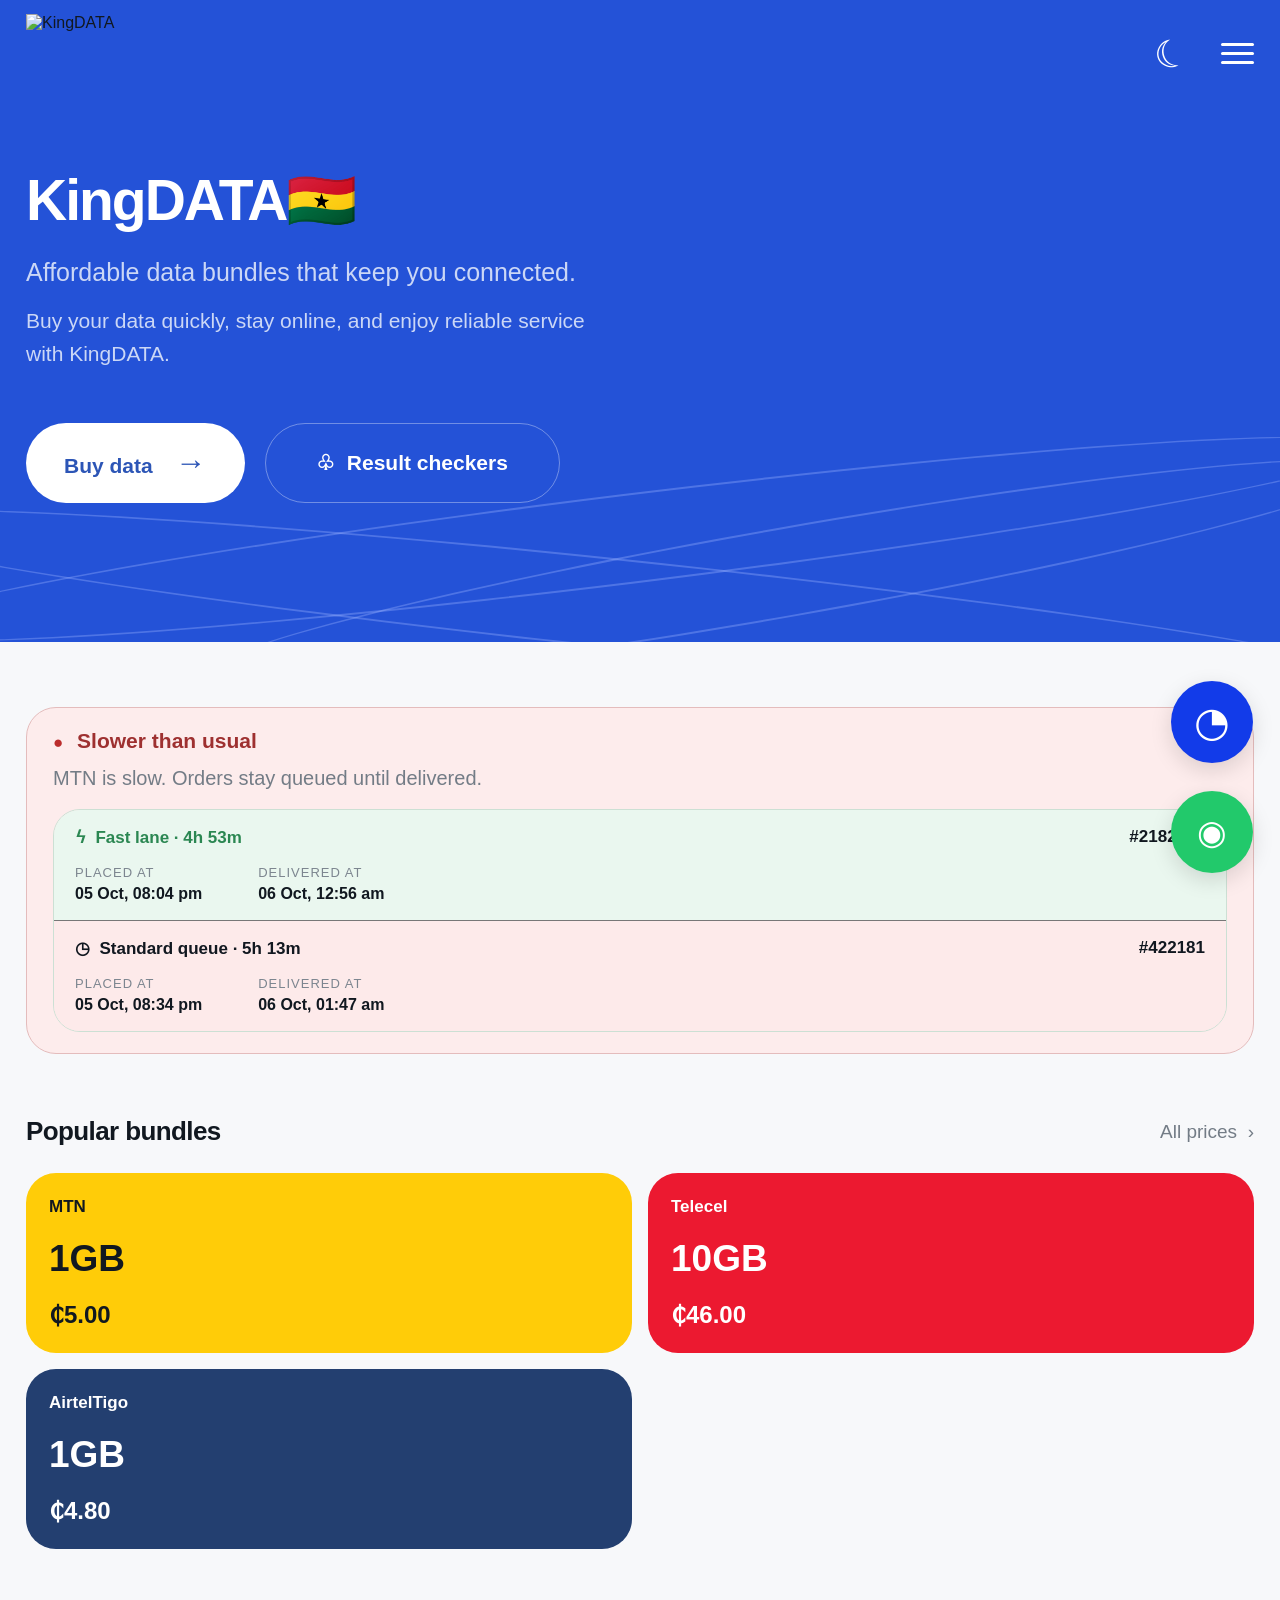
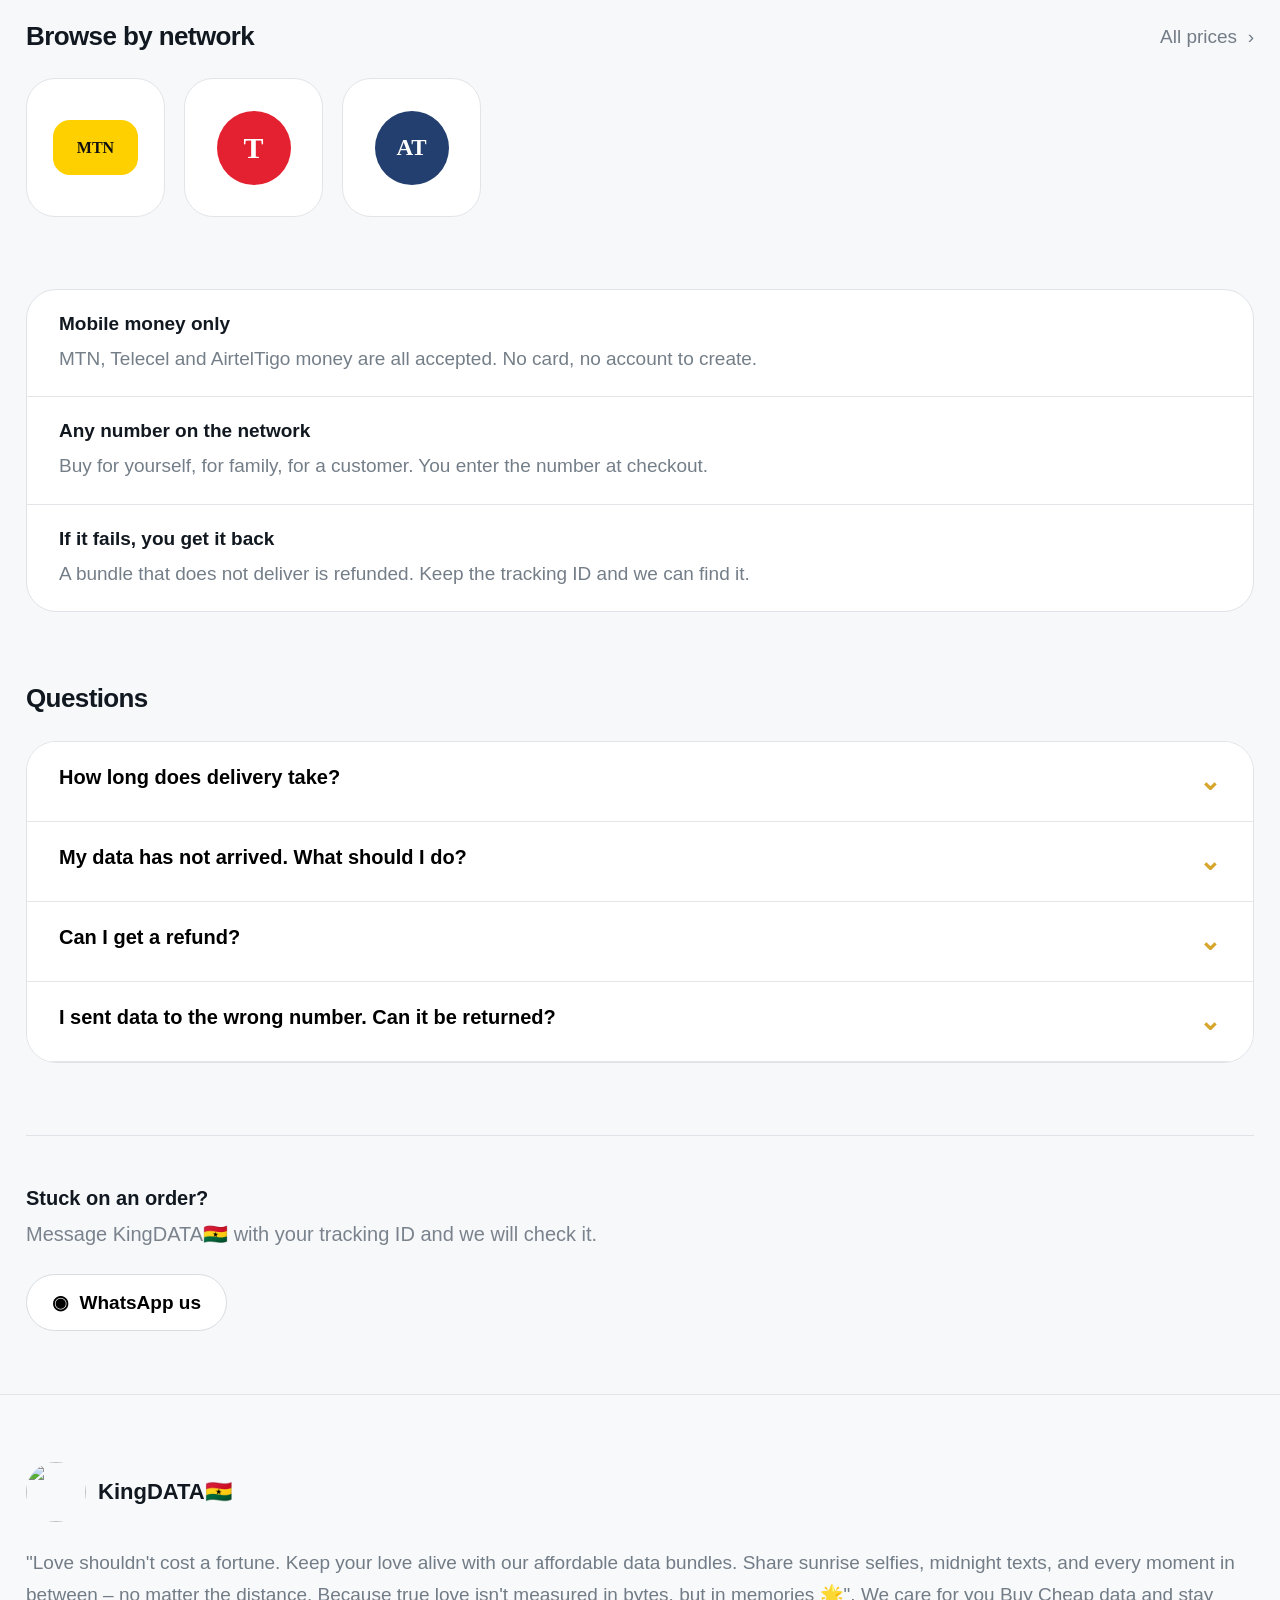
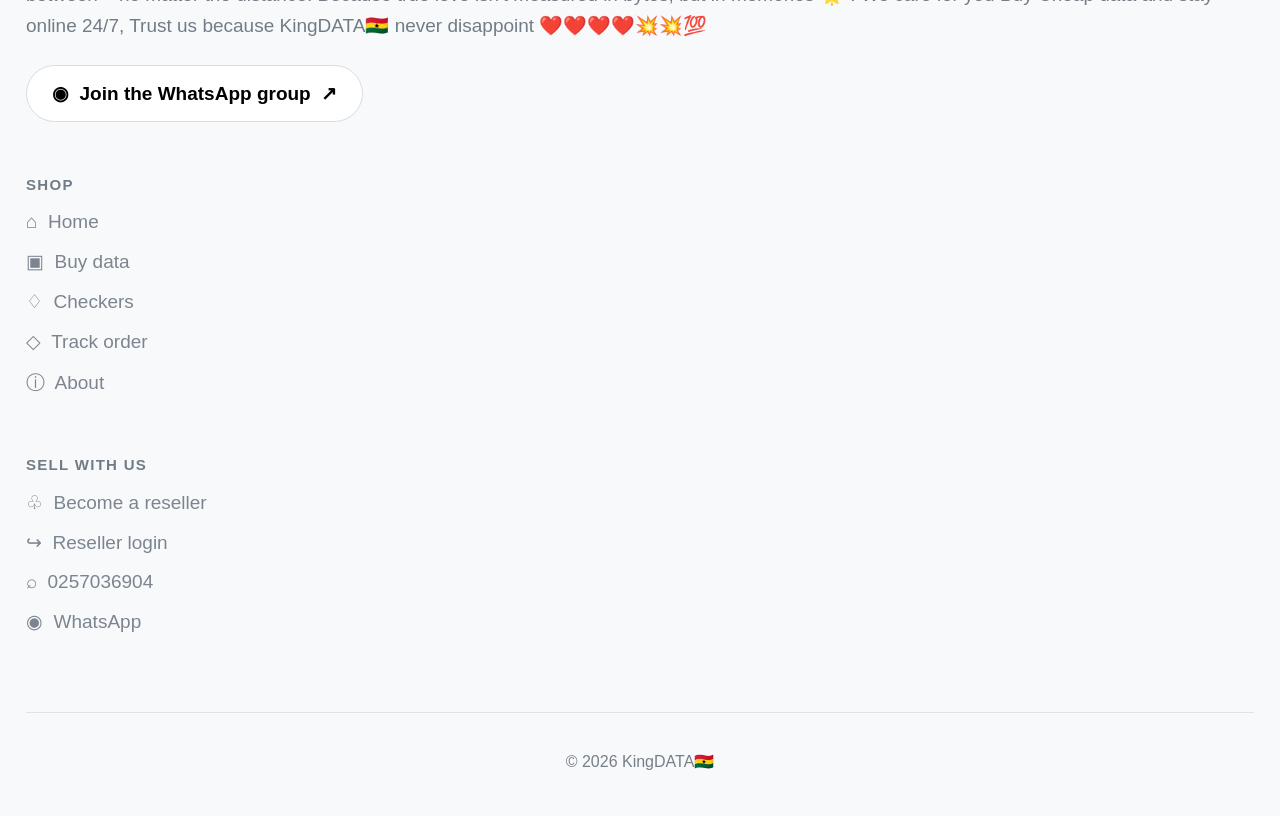
==== commit b76ad13d: "Add files via upload" ====
--- a/index.html
+++ b/index.html
@@ -1,191 +1,114 @@
-<!DOCTYPE html>
+<!doctype html>
 <html lang="en">
 <head>
-  <meta charset="UTF-8">
-  <meta name="viewport" content="width=device-width, initial-scale=1.0">
-  <title>KingDATA Ghana 🇬🇭</title>
-  <link rel="stylesheet" href="style.css">
+<meta charset="utf-8">
+<meta name="viewport" content="width=device-width,initial-scale=1,viewport-fit=cover">
+<title>KingDATA 🇬🇭</title>
+<link rel="stylesheet" href="style.css">
 </head>
 <body>
-
 <header class="header">
-  <div class="header-inner">
-    <a class="brand" href="#home" data-page="home">
-      <img src="kingdata-logo.jpg" alt="KingDATA logo">
-      <strong>KingDATA</strong><span>🇬🇭</span>
-    </a>
-    <nav class="desktop-nav">
-      <a data-page="home">Home</a>
-      <a data-page="buy">Buy data</a>
-      <a data-page="checkers">Checkers</a>
-      <a data-page="track">Track order</a>
-      <a data-page="about">About</a>
-      <a data-page="sell">Sell with us</a>
-    </nav>
-    <div class="head-actions">
-      <button id="themeBtn" aria-label="Toggle theme">☾</button>
-      <button id="menuBtn" aria-label="Open menu">☰</button>
-    </div>
-  </div>
-  <div id="mobileMenu" class="mobile-menu">
-    <a data-page="home">⌂ &nbsp; Home</a>
-    <a data-page="buy">◉ &nbsp; Buy data</a>
-    <a data-page="checkers">◎ &nbsp; Checkers</a>
-    <a data-page="track">⌁ &nbsp; Track order</a>
-    <a data-page="about">ⓘ &nbsp; About</a>
-    <a data-page="sell">♙ &nbsp; Sell with us</a>
-    <div class="menu-divider"></div>
-    <button id="menuCheck">⌕ &nbsp; Check a number</button>
-    <a href="https://wa.me/" target="_blank">◉ &nbsp; WhatsApp</a>
+  <img src="assets/logo.png" class="brand" alt="KingDATA">
+  <div class="header-icons">
+    <button class="moon" aria-label="dark mode">☾</button>
+    <button class="hamburger" onclick="openMenu()" aria-label="menu"><i></i><i></i><i></i></button>
   </div>
 </header>
 
-<main>
-  <section id="page-home" class="page active">
-    <section class="hero">
-      <div class="hero-inner">
-        <h1>KingDATA 🇬🇭</h1>
-        <p>Affordable data bundles that keep you connected.</p>
-        <p class="hero-small">Buy your data quickly, stay online, and enjoy reliable service with KingDATA.</p>
-        <div class="hero-buttons">
-          <button class="primary" data-page="buy">Buy data <span>→</span></button>
-          <button class="outline" data-page="checkers">🎓 &nbsp; Result checkers</button>
-        </div>
+<section class="hero">
+  <h1>KingDATA🇬🇭</h1>
+  <p class="tag">Affordable data bundles that keep you connected.</p>
+  <p class="desc">Buy your data quickly, stay online, and enjoy reliable service<br>with KingDATA.</p>
+  <div class="hero-buttons">
+    <button class="buy">Buy data <span>→</span></button>
+    <button class="check">♧&nbsp; Result checkers</button>
+  </div>
+  <div class="wave w1"></div><div class="wave w2"></div><div class="wave w3"></div>
+</section>
+
+<section class="status">
+  <div class="status-box">
+    <h3><b>●</b> Slower than usual</h3>
+    <p>MTN is slow. Orders stay queued until delivered.</p>
+    <div class="orders">
+      <div class="order fast">
+        <div class="order-top"><strong>ϟ&nbsp; Fast lane · 4h 53m</strong><b>#2182882</b></div>
+        <div class="times"><span>PLACED AT<strong>05 Oct, 08:04 pm</strong></span><span>DELIVERED AT<strong>06 Oct, 12:56 am</strong></span></div>
       </div>
-      <div class="wave wave1"></div><div class="wave wave2"></div>
-    </section>
-
-    <section class="home-content">
-      <div class="notice">
-        <b>🟤 About 1–2 hours</b>
-        <span>MTN is a little slow now.</span>
-        <div class="order-lanes">
-          <div class="lane fast">
-            <div><b>⚡ Fast lane · 1h 32m</b><small>#422145</small></div>
-            <div class="lane-details"><span>PLACED AT<br><strong>05 Oct, 08:25 pm</strong></span><span>DELIVERED AT<br><strong>05 Oct, 09:58 pm</strong></span></div>
-          </div>
-          <div class="lane">
-            <div><b>◉ Standard queue · 1h 56m</b><small>#2182781</small></div>
-            <div class="lane-details"><span>PLACED AT<br><strong>05 Oct, 07:33 pm</strong></span><span>SENT AT<br><strong>05 Oct, 09:29 pm</strong></span></div>
-          </div>
-        </div>
-      </div>
-
-      <h2>Popular bundles <button class="link-btn" data-page="buy">All prices ›</button></h2>
-      <div class="popular">
-        <button class="mini-card mtn" data-page="buy"><span>MTN</span><b>1GB</b><strong>₵5.00</strong></button>
-        <button class="mini-card telecel" data-page="buy"><span>Telecel</span><b>10GB</b><strong>₵46.00</strong></button>
-        <button class="mini-card airtel" data-page="buy"><span>AirtelTigo</span><b>1GB</b><strong>₵4.80</strong></button>
-      </div>
-
-      <h2>Browse by network <button class="link-btn" data-page="buy">All prices ›</button></h2>
-      <div class="networks">
-        <button data-network="mtn">MTN</button>
-        <button data-network="telecel">T</button>
-        <button data-network="airteltigo">AT</button>
-      </div>
-
-      <InfoBlocks />
-    </section>
-  </section>
-
-  <section id="page-buy" class="page">
-    <div class="subpage">
-      <h1>Data bundles</h1>
-      <p class="subtitle">Pick a data bundle you need today.</p>
-      <div class="notice compact">
-        <b>🟤 About 2–4 hours</b><span>MTN is a little slow now.</span>
-        <div class="order-lanes">
-          <div class="lane fast"><div><b>⚡ Fast lane · 1h 32m</b><small>#422145</small></div><div class="lane-details"><span>PLACED AT<br><strong>05 Oct, 08:25 pm</strong></span><span>DELIVERED AT<br><strong>05 Oct, 09:58 pm</strong></span></div></div>
-          <div class="lane"><div><b>◉ Standard queue · 4h 10m</b><small>#2182781</small></div><div class="lane-details"><span>PLACED AT<br><strong>05 Oct, 08:25 pm</strong></span><span>SENT AT<br><strong>06 Oct, 12:34 am</strong></span></div></div>
-        </div>
-      </div>
-      <div class="tabs">
-        <button class="tab active" data-filter="mtn">MTN</button>
-        <button class="tab" data-filter="airteltigo">AirtelTigo</button>
-        <button class="tab" data-filter="telecel">Telecel</button>
-      </div>
-      <div id="bundleList"></div>
-    </div>
-  </section>
-
-  <section id="page-checkers" class="page">
-    <div class="subpage">
-      <h1>Checkers</h1>
-      <p class="subtitle">Check a number before you buy or check your result.</p>
-      <div class="checker-card">
-        <h2>Check this number</h2>
-        <label>Mobile number</label>
-        <div class="check-row"><input id="checkNumber" placeholder="025703064" inputmode="numeric"><button id="checkBtn">Check ✓</button></div>
-        <div id="checkResult" class="result"></div>
-      </div>
-      <div class="faq">
-        <h2>Questions</h2>
-        <details open><summary>How long does delivery take?</summary><p>Delivery is usually quick, but it can take longer when the network is busy. Please wait a little after paying before you contact us.</p></details>
-        <details><summary>My data has not arrived. What should I do?</summary><p>Keep your receipt and order number, then contact KingDATA support.</p></details>
-        <details><summary>Can I get a refund?</summary><p>Contact support with your order details so the order can be checked.</p></details>
-        <details><summary>I sent data to the wrong number. Can it be returned?</summary><p>Wrong-number purchases may not be reversible. Contact support immediately.</p></details>
+      <div class="order standard">
+        <div class="order-top"><strong>◷&nbsp; Standard queue · 5h 13m</strong><b>#422181</b></div>
+        <div class="times"><span>PLACED AT<strong>05 Oct, 08:34 pm</strong></span><span>DELIVERED AT<strong>06 Oct, 01:47 am</strong></span></div>
       </div>
     </div>
-  </section>
+  </div>
+</section>
 
-  <section id="page-track" class="page">
-    <div class="subpage">
-      <h1>Track your order</h1>
-      <p class="subtitle">Search by the number you bought for, or the reference from your receipt.</p>
-      <div class="track-card">
-        <label>SEARCH BY</label>
-        <div class="track-type"><button class="selected">Phone</button><input placeholder="024 123 4567" inputmode="tel"></div>
-        <label>Order identifier</label>
-        <select><option>Order identifier (Pick a date)</option><option>Order number</option><option>Reference</option></select>
-        <button class="track-btn" id="trackBtn">⌁ &nbsp; Track order</button>
-        <p id="trackMsg"></p>
-      </div>
-    </div>
-  </section>
+<section class="content">
+  <div class="title-row"><h2>Popular bundles</h2><a>All prices&nbsp; ›</a></div>
+  <div class="bundles">
+    <div class="bundle mtn"><small>MTN</small><strong>1GB</strong><b>₵5.00</b></div>
+    <div class="bundle telecel"><small>Telecel</small><strong>10GB</strong><b>₵46.00</b></div>
+    <div class="bundle airtel"><small>AirtelTigo</small><strong>1GB</strong><b>₵4.80</b></div>
+  </div>
 
-  <section id="page-about" class="page">
-    <div class="subpage">
-      <h1>About KingDATA 🇬🇭</h1>
-      <p class="subtitle">Affordable data bundles that keep you connected.</p>
-      <div class="about-card">
-        <p>"Love shouldn't cost a fortune. Keep your love alive with our affordable data bundles. Share sunrise selfies, midnight texts, and every moment in between – no matter the distance. Because true love isn't measured in bytes, but in memories ⭐".</p>
-        <p>We care for you. Buy cheap data and stay online 24/7. Trust us because KingDATA 🇬🇭 never disappoint ❤️❤️❤️❤️ 💥💥💯</p>
-        <a class="whatsapp-link" href="https://wa.me/" target="_blank">◉ &nbsp; Join the WhatsApp group</a>
-      </div>
-      <InfoBlocks />
-    </div>
-  </section>
+  <div class="title-row network-title"><h2>Browse by network</h2><a>All prices&nbsp; ›</a></div>
+  <div class="network">
+    <div class="network-card"><span class="mtn-logo">MTN</span></div>
+    <div class="network-card"><span class="t-logo">T</span></div>
+    <div class="network-card"><span class="at-logo">AT</span></div>
+  </div>
 
-  <section id="page-sell" class="page">
-    <div class="subpage">
-      <button class="back" data-page="home">← Back to Shop</button>
-      <div class="reseller-head"><span>● Stock</span><h1>Create Your Reseller Account</h1><p>Fill in your details to get started!</p><small>Activation fee: GHS (once-off platform fee)</small></div>
-      <form id="sellerForm" class="seller-form">
-        <label>Store Name *</label><input required placeholder="e.g. John's Data Hub">
-        <label>Your Full Name *</label><input required placeholder="Your full name">
-        <label>Email Address *</label><input required type="email" placeholder="youremail.com">
-        <label>Phone Number *</label><input required placeholder="0241234567">
-        <label>WhatsApp Number (optional)</label><input placeholder="Same as phone is fine">
-        <label>Password *</label><input required type="password" minlength="6" placeholder="At least 6 characters">
-        <label>Confirm Password *</label><input required type="password" minlength="6" placeholder="Confirm password">
-        <button class="primary wide" type="submit">Create reseller account</button>
-        <p id="sellerMsg"></p>
-      </form>
-    </div>
-  </section>
-</main>
+  <div class="rules">
+    <article><h3>Mobile money only</h3><p>MTN, Telecel and AirtelTigo money are all accepted. No card, no account to create.</p></article>
+    <article><h3>Any number on the network</h3><p>Buy for yourself, for family, for a customer. You enter the number at checkout.</p></article>
+    <article><h3>If it fails, you get it back</h3><p>A bundle that does not deliver is refunded. Keep the tracking ID and we can find it.</p></article>
+  </div>
 
-<div class="support-label">👋 KingDATA support is here!</div>
-<a class="floating blue" href="#" aria-label="Support">◯</a>
-<a class="floating green" href="https://wa.me/" target="_blank" aria-label="WhatsApp">◉</a>
+  <h2 class="questions-title">Questions</h2>
+  <div class="faq">
+    <button onclick="faq(this)">How long does delivery take?<span>⌄</span></button><div class="answer">Delivery depends on the network and current queue.</div>
+    <button onclick="faq(this)">My data has not arrived. What should I do?<span>⌄</span></button><div class="answer">Keep your tracking ID and contact KingDATA support.</div>
+    <button onclick="faq(this)">Can I get a refund?<span>⌄</span></button><div class="answer">Undelivered bundles are refunded according to the order policy.</div>
+    <button onclick="faq(this)">I sent data to the wrong number. Can it be returned?<span>⌄</span></button><div class="answer">Contact support immediately with your tracking ID.</div>
+  </div>
+
+  <div class="stuck">
+    <hr><h2>Stuck on an order?</h2><p>Message KingDATA🇬🇭 with your tracking ID and we will check it.</p>
+    <button>◉&nbsp; WhatsApp us</button>
+  </div>
+</section>
 
 <footer>
-  <div><img src="kingdata-logo.jpg" alt=""> <b>KingDATA🇬🇭</b></div>
-  <p>Affordable data bundles that keep you connected.</p>
-  <small>© 2026 KingDATA 🇬🇭</small>
+  <div class="footer-brand"><img src="assets/logo.png"><strong>KingDATA🇬🇭</strong></div>
+  <p>"Love shouldn't cost a fortune. Keep your love alive with our affordable data bundles. Share sunrise selfies, midnight texts, and every moment in between – no matter the distance. Because true love isn't measured in bytes, but in memories 🌟". We care for you Buy Cheap data and stay online 24/7, Trust us because KingDATA🇬🇭 never disappoint ❤️❤️❤️❤️💥💥💯</p>
+  <button class="join">◉&nbsp; Join the WhatsApp group&nbsp; ↗</button>
+  <div class="footer-links">
+    <div><h4>SHOP</h4><a>⌂&nbsp; Home</a><a>▣&nbsp; Buy data</a><a>♢&nbsp; Checkers</a><a>◇&nbsp; Track order</a><a>ⓘ&nbsp; About</a></div>
+    <div><h4>SELL WITH US</h4><a>♧&nbsp; Become a reseller</a><a>↪&nbsp; Reseller login</a><a>⌕&nbsp; 0257036904</a><a>◉&nbsp; WhatsApp</a></div>
+  </div>
+  <div class="copyright">© 2026 KingDATA🇬🇭</div>
 </footer>
 
-<script src="script.js"></script>
-</body>
-</html>+<div class="float"><button>◔</button><button>◉</button></div>
+
+<div id="menu" class="menu">
+  <div class="menu-header"><img src="assets/logo.png"><button onclick="closeMenu()">×</button></div>
+  <nav>
+    <a class="selected">⌂ <span>Home</span></a>
+    <a>▣ <span>Buy data</span></a>
+    <a>♢ <span>Checkers</span></a>
+    <a>◇ <span>Track order</span></a>
+    <a>ⓘ <span>About</span></a>
+    <a>♧ <span>Sell with us</span></a>
+  </nav>
+  <hr>
+  <div class="menu-contact"><a>⌕ <span>Check a number</span></a><a>⌕ <span>0257036904</span></a><a>◉ <span>WhatsApp</span></a></div>
+  <button class="menu-chat">◔</button>
+  <button class="menu-buy">Buy data&nbsp; →</button>
+</div>
+<script>
+function openMenu(){document.getElementById('menu').classList.add('show');document.body.style.overflow='hidden'}
+function closeMenu(){document.getElementById('menu').classList.remove('show');document.body.style.overflow=''}
+function faq(x){let a=x.nextElementSibling;a.classList.toggle('open');x.querySelector('span').textContent=a.classList.contains('open')?'⌃':'⌄'}
+</script>
+</body></html>
--- a/style.css
+++ b/style.css
@@ -1,5 +1 @@
-*{box-sizing:border-box;margin:0;padding:0}html{scroll-behavior:smooth}body{font-family:Arial,Helvetica,sans-serif;background:#f5f6f8;color:#171717;overflow-x:hidden}.header{height:64px;background:#2454d8;color:#fff;position:sticky;top:0;z-index:1000;box-shadow:0 1px 5px #0002}.header-inner{max-width:1200px;height:64px;margin:auto;padding:0 22px;display:flex;align-items:center;gap:25px}.brand{display:flex;align-items:center;gap:5px;color:#fff;text-decoration:none;white-space:nowrap}.brand img{width:34px;height:34px;border-radius:50%;object-fit:cover}.brand strong{font-size:15px}.brand span{font-size:13px}.desktop-nav{display:flex;align-items:center;gap:24px;margin-left:auto}.desktop-nav a{font-size:12px;color:#fff;text-decoration:none;cursor:pointer}.head-actions{display:flex;gap:16px;margin-left:10px}.head-actions button{background:none;border:0;color:#fff;font-size:22px;cursor:pointer}.mobile-menu{display:none;position:absolute;right:0;top:64px;width:310px;min-height:calc(100vh - 64px);padding:25px 18px;background:#2454d8;box-shadow:-8px 12px 25px #0003}.mobile-menu a,.mobile-menu button{display:block;width:100%;padding:13px 8px;border:0;background:none;color:#fff;text-align:left;font-size:15px;text-decoration:none;cursor:pointer}.menu-divider{height:1px;background:#ffffff25;margin:12px 0}.hero{background:#2855d9;color:#fff;min-height:520px;position:relative;overflow:hidden}.hero-inner{max-width:1200px;margin:auto;padding:62px 35px 100px;position:relative;z-index:2}.hero h1{font-size:58px;line-height:1.1;margin-bottom:28px}.hero p{font-size:25px;line-height:1.45;max-width:820px}.hero .hero-small{font-size:16px;margin-top:20px}.hero-buttons{display:flex;gap:18px;margin-top:38px}.primary,.outline{border-radius:30px;padding:14px 26px;font-weight:700;font-size:14px;cursor:pointer}.primary{background:#fff;color:#2454d8;border:0}.primary span{font-size:22px;margin-left:12px}.outline{background:transparent;color:#fff;border:1px solid #ffffff70}.wave{position:absolute;border:1px solid #ffffff2c;border-radius:50%;height:160px;width:1200px;left:-180px;bottom:-90px;transform:rotate(-5deg)}.wave2{bottom:-30px;left:-100px;transform:rotate(8deg)}.home-content,.subpage{max-width:1200px;margin:auto;padding:38px 35px}.notice{background:#fff8e8;border:1px solid #eadfca;border-radius:20px;padding:16px 18px;color:#81601d;box-shadow:0 5px 20px #0000000a}.notice>span{margin-left:8px;font-size:13px}.order-lanes{margin-top:12px;background:#fff;border-radius:14px;overflow:hidden}.lane{padding:12px 15px;border-bottom:1px solid #eee;font-size:12px}.lane:last-child{border:0}.lane>div:first-child{display:flex;justify-content:space-between}.lane small{font-weight:700}.lane.fast{background:#effbf3}.lane.fast b{color:#388c55}.lane-details{display:flex;gap:65px;margin-top:10px;color:#9b9b9b;font-size:9px}.lane-details strong{color:#333;font-size:10px}.home-content h2{font-size:19px;margin:48px 0 20px}.link-btn{float:right;border:0;background:none;color:#888;font-size:12px;cursor:pointer}.popular{display:grid;grid-template-columns:repeat(3,1fr);gap:12px}.mini-card{border:0;border-radius:17px;min-height:135px;padding:18px;text-align:left;color:#fff;cursor:pointer;display:flex;flex-direction:column;justify-content:space-between}.mini-card span{font-size:12px}.mini-card b{font-size:26px}.mini-card strong{font-size:16px}.mtn{background:#ffd000;color:#111}.telecel{background:#ed1736}.airtel{background:#2d4d82}.networks{display:flex;gap:18px}.networks button{width:105px;height:100px;background:#fff;border:1px solid #eee;border-radius:18px;font-weight:800;font-size:18px;cursor:pointer}.subpage h1{font-size:25px;margin-bottom:6px}.subtitle{color:#777;font-size:13px;margin-bottom:22px}.compact{margin-bottom:18px}.tabs{display:flex;justify-content:center;gap:5px;margin:18px 0}.tab{border:0;background:#eee;padding:8px 18px;border-radius:20px;color:#777;cursor:pointer}.tab.active{background:#ffd000;color:#111;font-weight:700}.bundle{border-radius:15px;padding:18px 17px;margin:12px 0;color:#fff}.bundle.mtn{background:#ffd000;color:#111}.bundle.telecel{background:#ed1736}.bundle.airteltigo{background:#2d4d82}.bundle-top{display:flex;justify-content:space-between;align-items:center}.bundle h2{font-size:25px}.bundle .price{font-weight:800;font-size:16px}.buy-form{margin-top:15px}.buy-form input{display:block;width:100%;padding:11px 14px;border:0;border-radius:20px;margin:7px 0;background:#fff9d7;outline:none}.buy-form button{width:100%;border:0;border-radius:20px;padding:11px;background:#050505;color:#fff;font-weight:700;cursor:pointer}.checker-card,.track-card,.about-card,.seller-form{background:#fff;border-radius:18px;padding:24px;box-shadow:0 5px 20px #00000008}.checker-card h2{font-size:20px;margin-bottom:18px}.checker-card label,.track-card label,.seller-form label{display:block;font-size:11px;color:#777;margin:12px 0 6px}.check-row,.track-type{display:flex;gap:8px}.check-row input,.track-type input,.seller-form input,.track-card select{width:100%;padding:13px;border:1px solid #eee;border-radius:12px;outline:none}.check-row button{background:#111;color:#fff;border:0;border-radius:12px;padding:0 18px;font-weight:700}.result{margin-top:12px;color:#21894b;font-size:13px}.faq{margin-top:35px}.faq h2{font-size:18px;margin-bottom:10px}.faq details{background:#fff;border-bottom:1px solid #eee;padding:15px}.faq summary{cursor:pointer;font-weight:600;font-size:13px}.faq p{font-size:12px;color:#777;line-height:1.6;margin-top:10px}.track-card{max-width:620px}.track-type button{border:0;background:#eef2ff;color:#2454d8;border-radius:12px;padding:0 16px}.track-btn{width:100%;margin-top:20px;padding:13px;border:0;border-radius:22px;background:#90a9ee;color:#fff;font-weight:700;cursor:pointer}.about-card{line-height:1.7;font-size:13px}.about-card p{margin-bottom:14px}.whatsapp-link{display:inline-block;color:#16a05a;background:#ecfff5;border-radius:20px;padding:10px 15px;text-decoration:none;font-weight:700}.reseller-head{background:#08a74b;color:#fff;border-radius:15px;padding:22px;margin-bottom:16px}.reseller-head span{font-size:12px}.reseller-head h1{margin:10px 0 5px}.reseller-head p{font-size:13px}.seller-form{max-width:620px}.seller-form input{margin-bottom:4px}.wide{width:100%;margin-top:18px}.back{border:0;background:none;margin-bottom:18px;cursor:pointer;color:#666}.floating{position:fixed;right:17px;width:50px;height:50px;border-radius:50%;display:flex;align-items:center;justify-content:center;color:#fff;text-decoration:none;z-index:900;box-shadow:0 5px 14px #0003}.floating.blue{bottom:67px;background:#173ee8}.floating.green{bottom:15px;background:#1bd16b}.support-label{position:fixed;right:17px;bottom:125px;background:#fff;padding:13px 16px;border-radius:20px;box-shadow:0 4px 18px #0002;font-size:12px;font-weight:700;z-index:899}footer{background:#172c70;color:#fff;text-align:center;padding:35px 20px;margin-top:30px}footer img{width:30px;height:30px;border-radius:50%;vertical-align:middle;margin-right:7px}footer p{font-size:12px;margin:12px 0;opacity:.85}footer small{font-size:10px;opacity:.7}.page{display:none}.page.active{display:block}body.dark{background:#101522;color:#eee}body.dark .home-content,body.dark .subpage{background:#101522}body.dark .checker-card,body.dark .track-card,body.dark .about-card,body.dark .seller-form,body.dark .faq details,body.dark .networks button{background:#1b2333;color:#eee}body.dark .subtitle,body.dark .faq p{color:#aaa}
-
-@media(max-width:760px){.header{height:58px}.header-inner{height:58px;padding:0 12px}.desktop-nav{display:none}.brand img{width:31px;height:31px}.brand strong{font-size:13px}.head-actions{margin-left:auto}.mobile-menu{top:58px;width:100%;min-height:calc(100vh - 58px)}.hero{min-height:520px}.hero-inner{padding:55px 42px 95px}.hero h1{font-size:47px;margin-bottom:28px}.hero p{font-size:24px;line-height:1.55}.hero .hero-small{font-size:15px}.hero-buttons{flex-direction:column}.primary,.outline{width:100%;padding:17px 20px}.home-content,.subpage{padding:26px 42px}.notice{font-size:12px}.notice>span{display:inline}.popular{grid-template-columns:1fr 1fr}.mini-card{min-height:125px}.mini-card:last-child{grid-column:1/-1}.networks button{width:92px}.lane-details{gap:30px}.support-label{right:12px;bottom:123px}.floating{right:13px}.bundle{padding:18px}.track-type{display:grid;grid-template-columns:80px 1fr}.check-row{display:grid;grid-template-columns:1fr 72px}.check-row button{padding:0 6px}.seller-form{padding:18px}.reseller-head h1{font-size:21px}footer{margin-top:0}}
-
-@media(min-width:761px){.hero-inner{padding-left:55px}.home-content,.subpage{padding-left:55px;padding-right:55px}}
+*{box-sizing:border-box}html,body{margin:0;padding:0}body{font-family:Arial,Helvetica,sans-serif;background:#f7f8fa;color:#111820}.header{height:107px;background:#2452d7;display:flex;align-items:center;justify-content:space-between;padding:0 26px;position:sticky;top:0;z-index:10}.brand{width:230px;height:80px;object-fit:cover}.header-icons{display:flex;align-items:center;gap:27px}.moon{background:none;border:0;color:#fff;font-size:38px;transform:rotate(-18deg)}.hamburger{border:0;background:none;width:33px;padding:0}.hamburger i{display:block;height:3px;background:#fff;margin:6px 0;border-radius:5px}.hero{height:535px;background:#2452d7;color:white;padding:65px 26px 0;position:relative;overflow:hidden}.hero h1{font-size:57px;line-height:1;margin:0 0 29px;letter-spacing:-2px}.tag{font-size:25px;color:#cbd7f6;margin:0 0 18px}.desc{font-size:21px;line-height:1.55;color:#cbd7f6;margin:0}.hero-buttons{display:flex;gap:20px;margin-top:53px;position:relative;z-index:2}.hero-buttons button{height:80px;border-radius:42px;padding:0 38px;font-size:21px;font-weight:700}.buy{border:0;background:#fff;color:#2c55b6;min-width:217px}.buy span{font-size:31px;margin-left:17px}.check{border:1px solid rgba(255,255,255,.35);background:transparent;color:#fff;min-width:295px}.wave{position:absolute;border:2px solid rgba(158,180,255,.35);border-radius:50%;height:90px}.w1{width:118%;left:-10%;bottom:58px;transform:rotate(-7deg)}.w2{width:93%;left:15%;bottom:25px;transform:rotate(-10deg)}.w3{width:125%;left:-14%;bottom:-7px;transform:rotate(6deg)}.status{padding:65px 26px 62px}.status-box{background:#fdecec;border:1px solid #e4bcbc;border-radius:30px;padding:21px 26px}.status-box h3{margin:0;color:#9e3030;font-size:21px}.status-box h3 b{color:#bb2d2d;font-size:17px;margin-right:8px}.status-box>p{font-size:20px;color:#737c86;margin:14px 0 19px}.orders{border:1px solid #cce0d4;border-radius:27px;overflow:hidden}.order{padding:17px 21px}.fast{background:#eaf7ef}.standard{background:#fdeaea;border-top:1px solid #777}.order-top{display:flex;justify-content:space-between;font-size:17px}.fast .order-top strong{color:#2b8752}.times{display:flex;gap:56px;margin-top:17px}.times span{color:#7c858f;font-size:13px;letter-spacing:1px}.times strong{display:block;color:#111820;font-size:16px;letter-spacing:0;margin-top:5px}.content{padding:0 26px}.title-row{display:flex;align-items:center;justify-content:space-between;margin-bottom:26px}.title-row h2,.questions-title{font-size:26px;margin:0;font-weight:800;letter-spacing:-.6px}.title-row a{font-size:19px;color:#737c86}.bundles{display:grid;grid-template-columns:1fr 1fr;gap:16px}.bundle{height:180px;border-radius:30px;padding:24px 23px;display:flex;flex-direction:column;justify-content:space-between}.bundle small{font-size:17px;font-weight:700}.bundle strong{font-size:37px}.bundle b{font-size:24px}.mtn{background:#ffcc08}.telecel{background:#ec1930;color:#fff}.airtel{background:#233f70;color:#fff}.network-title{margin-top:72px}.network{display:flex;gap:19px}.network-card{height:139px;width:139px;background:#fff;border:1px solid #e2e5e8;border-radius:29px;display:grid;place-items:center}.network-card span{display:grid;place-items:center;font-family:Georgia,serif;font-weight:bold}.mtn-logo{background:#ffd000;border-radius:17px;width:85px;height:55px;border:3px solid #ffd000;color:#111}.t-logo,.at-logo{width:74px;height:74px;border-radius:50%;color:#fff;font-size:30px}.t-logo{background:#e42131}.at-logo{background:#233f70;font-size:23px}.rules{margin:72px 0 71px;background:#fff;border:1px solid #e0e3e7;border-radius:30px;overflow:hidden}.rules article{padding:23px 32px;border-bottom:1px solid #e3e5e8}.rules article:last-child{border-bottom:0}.rules h3{margin:0 0 9px;font-size:19px}.rules p{margin:0;color:#747e88;font-size:19px;line-height:1.55}.questions-title{margin-bottom:27px}.faq{background:#fff;border:1px solid #e0e3e7;border-radius:30px;overflow:hidden}.faq button{width:100%;background:#fff;border:0;border-bottom:1px solid #e3e5e8;padding:24px 32px;text-align:left;font-size:20px;font-weight:700;display:flex;justify-content:space-between}.faq button span{color:#d5a62b;font-size:26px}.answer{display:none;color:#747e88;padding:0 32px 23px;font-size:17px;line-height:1.5}.answer.open{display:block}.stuck{margin-top:72px;padding-bottom:63px}.stuck hr{border:0;border-top:1px solid #dfe2e6;margin-bottom:51px}.stuck h2{font-size:20px;margin:0 0 10px}.stuck p{font-size:20px;line-height:1.45;color:#7a838d;margin:0 0 25px}.stuck button,.join{background:#fff;border:1px solid #d9dde1;border-radius:35px;padding:16px 25px;font-size:19px;font-weight:700}footer{background:#f8f9fb;border-top:1px solid #e3e5e7;padding:67px 26px 45px}.footer-brand{display:flex;align-items:center;gap:12px;margin-bottom:25px}.footer-brand img{width:60px;height:60px;object-fit:cover;border-radius:50%}.footer-brand strong{font-size:22px}footer>p{font-size:19px;line-height:1.65;color:#727c86;margin:0 0 24px}.join{margin-bottom:54px}.footer-links{display:grid;gap:43px}.footer-links h4{color:#727c86;letter-spacing:1.3px;font-size:15px;margin:0 0 18px}.footer-links a{display:block;color:#7c858f;font-size:19px;margin:17px 0}.copyright{text-align:center;border-top:1px solid #e0e3e6;margin-top:62px;padding-top:39px;color:#767f88}.float{position:fixed;right:27px;bottom:27px;display:flex;flex-direction:column;gap:28px;z-index:15}.float button,.menu-chat{border:0;width:82px;height:82px;border-radius:50%;color:#fff;font-size:41px;box-shadow:0 7px 22px #0002}.float button:first-child,.menu-chat{background:#123be9}.float button:last-child{background:#22c96b;font-size:34px}.menu{display:none;position:fixed;inset:0;background:#2452d7;color:white;z-index:50;padding:0 26px}.menu.show{display:block}.menu-header{height:107px;display:flex;justify-content:space-between;align-items:center}.menu-header img{width:230px;height:80px;object-fit:cover}.menu-header button{background:none;border:0;color:#fff;font-size:45px}.menu nav{padding-top:48px}.menu nav a{display:flex;gap:27px;align-items:center;color:#cbd7f6;font-size:38px;font-weight:800;margin-bottom:31px}.menu nav .selected{color:#fff}.menu hr{border:0;border-top:1px solid #ffffff2e;margin:65px 0 44px}.menu-contact a{display:flex;gap:19px;color:#cbd7f6;font-size:21px;margin:0 0 21px}.menu-chat{position:absolute;right:28px;bottom:155px}.menu-buy{position:absolute;left:26px;right:26px;bottom:26px;height:78px;border:0;border-radius:42px;background:#fff;color:#3158b6;font-size:20px;font-weight:800}@media(max-width:520px){.hero h1{font-size:54px}.tag{font-size:23px}.desc{font-size:19px}.hero-buttons{gap:18px}.hero-buttons button{padding:0 25px}.check{min-width:0;flex:1}.buy{min-width:0}.bundles{gap:15px}.bundle{padding:24px 21px}.times{gap:25px}}
